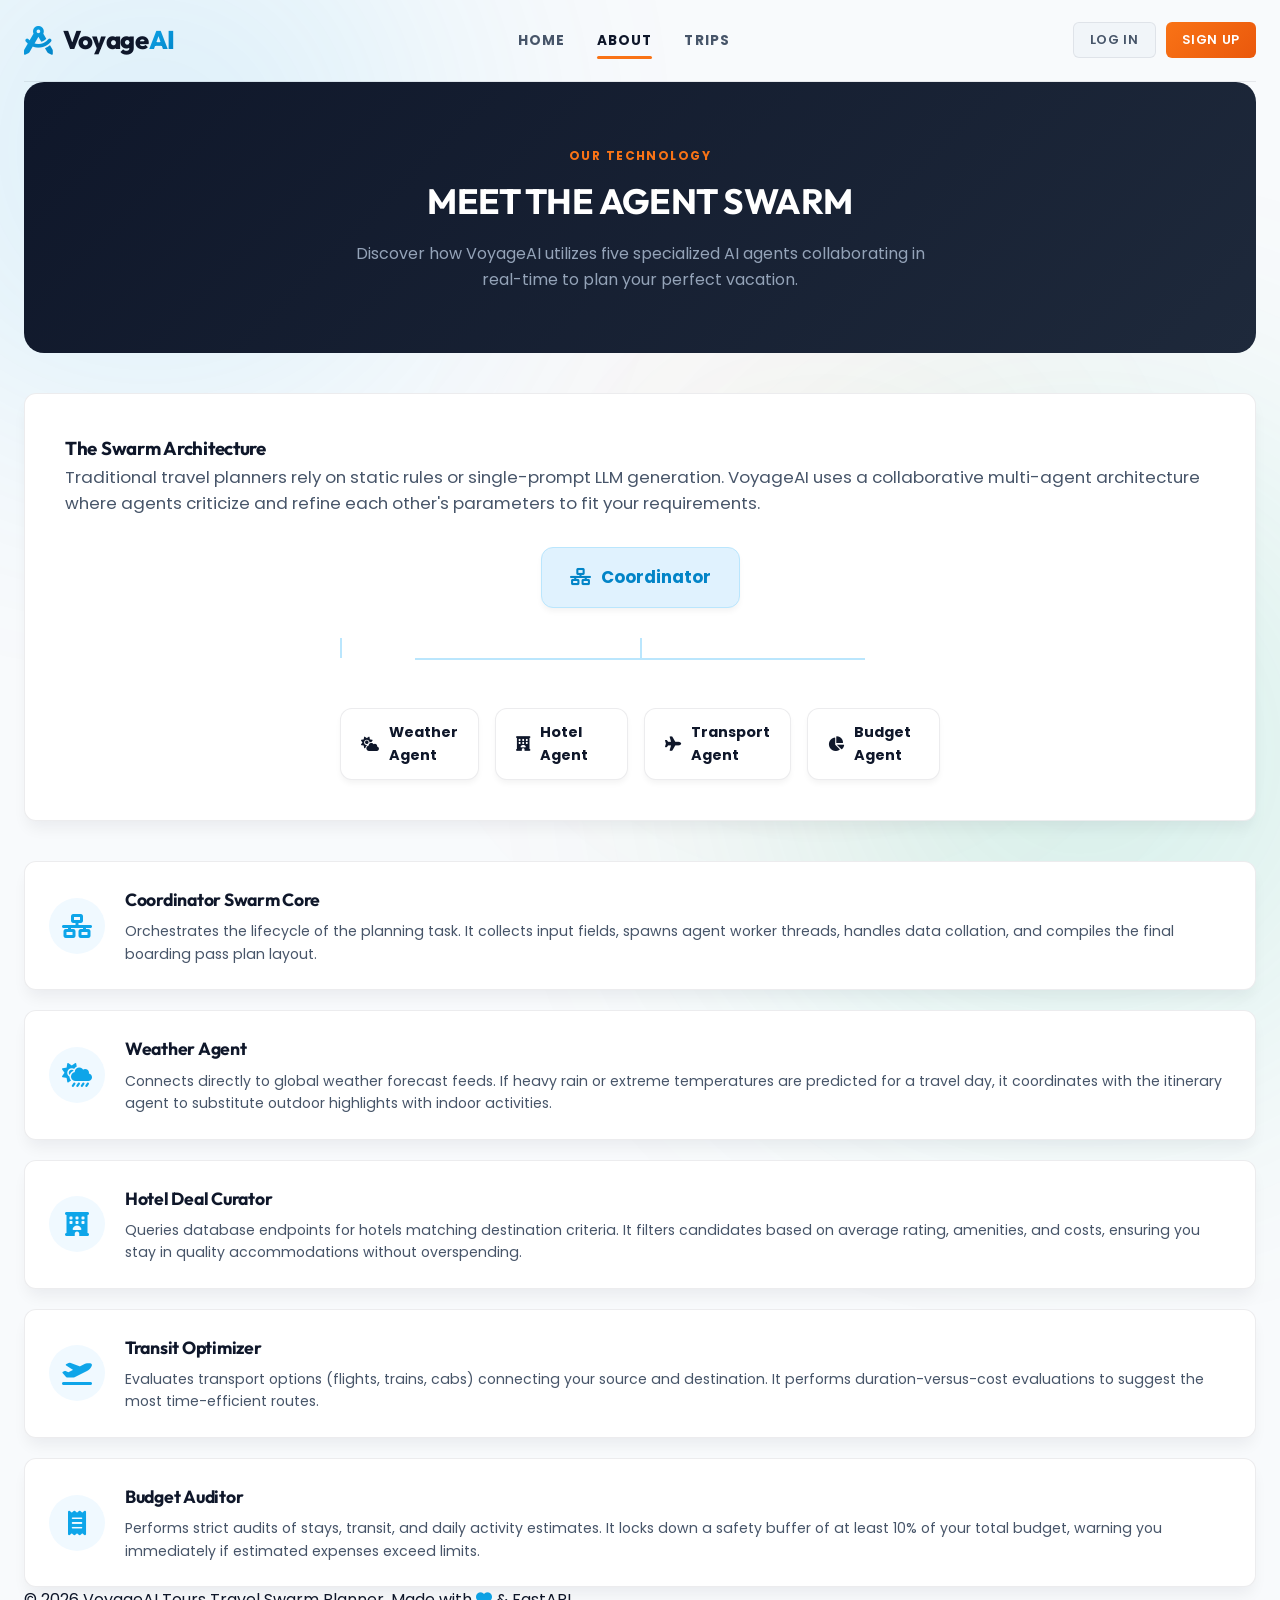
==== frontend/about.html @ 74b1fea0 "Full project" ====
<!DOCTYPE html>
<html lang="en">
<head>
    <meta charset="UTF-8">
    <meta name="viewport" content="width=device-width, initial-scale=1.0">
    <title>About Us — VoyageAI Tours</title>
    <!-- Google Fonts -->
    <link rel="preconnect" href="https://fonts.googleapis.com">
    <link rel="preconnect" href="https://fonts.gstatic.com" crossorigin>
    <link href="https://fonts.googleapis.com/css2?family=Outfit:wght@300;400;500;600;700;800&family=Poppins:wght@300;400;500;600;700&display=swap" rel="stylesheet">
    <!-- FontAwesome for Premium Icons -->
    <link rel="stylesheet" href="https://cdnjs.cloudflare.com/ajax/libs/font-awesome/6.4.0/css/all.min.css">
    <!-- Custom CSS -->
    <link rel="stylesheet" href="style.css?v=1.0.10">
</head>
<body>
    <div class="bg-blur bg-blur-1"></div>
    <div class="bg-blur bg-blur-2"></div>
    <div class="bg-blur bg-blur-3"></div>

    <div class="app-container">
        <!-- Header -->
        <header class="app-header">
            <div class="logo" onclick="location.href='index.html'">
                <i class="fa-solid fa-compass-drafting logo-icon"></i>
                <h1>Voyage<span>AI</span></h1>
            </div>
            
            <nav class="nav-links" id="landingNav">
                <a href="index.html" class="nav-link">HOME</a>
                <a href="about.html" class="nav-link active">ABOUT</a>
                <a href="trips.html" class="nav-link">TRIPS</a>
                <a href="dashboard.html" class="nav-link" id="navDashLink" style="display: none;">DASHBOARD</a>
            </nav>

            <div class="header-actions">
                <div class="anonymous-actions" id="anonActions">
                    <button class="btn btn-secondary btn-sm" id="navLoginBtn">LOG IN</button>
                    <button class="btn btn-primary btn-sm btn-orange" id="navSignupBtn">SIGN UP</button>
                </div>
                <div class="user-profile" id="userProfile" style="display: none;">
                    <span class="user-badge" id="navUserBadge" onclick="location.href='dashboard.html'" style="cursor: pointer;"><i class="fa-solid fa-user"></i> <span id="usernameDisplay">User</span></span>
                    <button id="logoutBtn" class="btn btn-icon btn-logout" title="Log Out">
                        <i class="fa-solid fa-right-from-bracket"></i>
                    </button>
                </div>
            </div>
        </header>

        <!-- Main Content -->
        <main class="app-main">
            <section class="about-page-view">
                <!-- Cover Banner -->
                <div class="about-cover-banner">
                    <div class="cover-content">
                        <span class="section-subtitle">OUR TECHNOLOGY</span>
                        <h2>MEET THE AGENT SWARM</h2>
                        <p>Discover how VoyageAI utilizes five specialized AI agents collaborating in real-time to plan your perfect vacation.</p>
                    </div>
                </div>

                <!-- Swarm Architecture Explanation -->
                <div class="swarm-explanation glass-panel">
                    <h3>The Swarm Architecture</h3>
                    <p class="explanation-lead">Traditional travel planners rely on static rules or single-prompt LLM generation. VoyageAI uses a collaborative multi-agent architecture where agents criticize and refine each other's parameters to fit your requirements.</p>
                    
                    <!-- SVG Swarm workflow diagram -->
                    <div class="diagram-container">
                        <div class="swarm-flow-box">
                            <div class="flow-node core">
                                <div class="node-icon"><i class="fa-solid fa-network-wired"></i></div>
                                <span>Coordinator</span>
                            </div>
                            <div class="flow-connectors">
                                <div class="connector-line line-1"></div>
                                <div class="connector-line line-2"></div>
                                <div class="connector-line line-3"></div>
                                <div class="connector-line line-4"></div>
                            </div>
                            <div class="sub-nodes-grid">
                                <div class="flow-node">
                                    <div class="node-icon"><i class="fa-solid fa-cloud-sun"></i></div>
                                    <span>Weather Agent</span>
                                </div>
                                <div class="flow-node">
                                    <div class="node-icon"><i class="fa-solid fa-hotel"></i></div>
                                    <span>Hotel Agent</span>
                                </div>
                                <div class="flow-node">
                                    <div class="node-icon"><i class="fa-solid fa-plane"></i></div>
                                    <span>Transport Agent</span>
                                </div>
                                <div class="flow-node">
                                    <div class="node-icon"><i class="fa-solid fa-chart-pie"></i></div>
                                    <span>Budget Agent</span>
                                </div>
                            </div>
                        </div>
                    </div>
                </div>

                <!-- Agent Detailed cards -->
                <div class="agents-detail-grid">
                    <div class="detail-agent-card glass-panel">
                        <div class="agent-avatar"><i class="fa-solid fa-network-wired"></i></div>
                        <div class="agent-info">
                            <h4>Coordinator Swarm Core</h4>
                            <p>Orchestrates the lifecycle of the planning task. It collects input fields, spawns agent worker threads, handles data collation, and compiles the final boarding pass plan layout.</p>
                        </div>
                    </div>
                    
                    <div class="detail-agent-card glass-panel">
                        <div class="agent-avatar"><i class="fa-solid fa-cloud-sun-rain"></i></div>
                        <div class="agent-info">
                            <h4>Weather Agent</h4>
                            <p>Connects directly to global weather forecast feeds. If heavy rain or extreme temperatures are predicted for a travel day, it coordinates with the itinerary agent to substitute outdoor highlights with indoor activities.</p>
                        </div>
                    </div>

                    <div class="detail-agent-card glass-panel">
                        <div class="agent-avatar"><i class="fa-solid fa-hotel"></i></div>
                        <div class="agent-info">
                            <h4>Hotel Deal Curator</h4>
                            <p>Queries database endpoints for hotels matching destination criteria. It filters candidates based on average rating, amenities, and costs, ensuring you stay in quality accommodations without overspending.</p>
                        </div>
                    </div>

                    <div class="detail-agent-card glass-panel">
                        <div class="agent-avatar"><i class="fa-solid fa-plane-departure"></i></div>
                        <div class="agent-info">
                            <h4>Transit Optimizer</h4>
                            <p>Evaluates transport options (flights, trains, cabs) connecting your source and destination. It performs duration-versus-cost evaluations to suggest the most time-efficient routes.</p>
                        </div>
                    </div>

                    <div class="detail-agent-card glass-panel">
                        <div class="agent-avatar"><i class="fa-solid fa-receipt"></i></div>
                        <div class="agent-info">
                            <h4>Budget Auditor</h4>
                            <p>Performs strict audits of stays, transit, and daily activity estimates. It locks down a safety buffer of at least 10% of your total budget, warning you immediately if estimated expenses exceed limits.</p>
                        </div>
                    </div>
                </div>
            </section>
        </main>

        <!-- Auth Modal Wrapper -->
        <div id="authModal" class="modal-overlay" style="display: none;">
            <!-- Modal elements will load dynamically here -->
        </div>

        <!-- Footer -->
        <footer class="app-footer">
            <p>&copy; 2026 VoyageAI Tours Travel Swarm Planner. Made with <i class="fa-solid fa-heart text-accent"></i> & FastAPI.</p>
        </footer>
    </div>

    <!-- Custom JS -->
    <script src="app.js?v=1.0.10"></script>
</body>
</html>
---- frontend/style.css ----
/* ==========================================================================
   VoyageAI Tours Style System (Travelista Sky Blue & Orange Theme)
   ========================================================================== */

:root {
    /* Main Theme Colors */
    --bg-primary: #f8fafc;
    --bg-secondary: rgba(255, 255, 255, 0.85);
    --bg-card: #ffffff;
    --border-color: rgba(15, 23, 42, 0.08);
    --border-hover: rgba(15, 23, 42, 0.16);
    
    --text-primary: #0f172a;
    --text-secondary: #475569;
    --text-muted: #94a3b8;
    
    /* Accents & Brand Gradients */
    --accent-blue: #0ea5e9; /* Sky Blue */
    --accent-orange: #f97316; /* Bright Orange */
    --accent-teal: #10b981;
    --accent-purple: #8b5cf6;
    
    --blue-gradient: linear-gradient(135deg, #0ea5e9 0%, #0284c7 100%);
    --orange-gradient: linear-gradient(135deg, #f97316 0%, #ea580c 100%);
    --scenic-gradient: linear-gradient(180deg, rgba(14, 165, 233, 0.8) 0%, rgba(139, 92, 246, 0.85) 100%);
    
    --success: #10b981;
    --success-light: rgba(16, 185, 129, 0.08);
    --warning: #f59e0b;
    --danger: #ef4444;
    
    /* Border Radii */
    --radius-sm: 6px;
    --radius-md: 12px;
    --radius-lg: 20px;
    --radius-round: 50px;
    
    /* Shadows */
    --shadow-sm: 0 4px 6px -1px rgba(0, 0, 0, 0.05);
    --shadow-md: 0 10px 15px -3px rgba(15, 23, 42, 0.06);
    --shadow-lg: 0 20px 25px -5px rgba(15, 23, 42, 0.1);
}

/* ================= Reset & Global Defaults ================= */
* {
    box-sizing: border-box;
    margin: 0;
    padding: 0;
}

body {
    font-family: 'Poppins', 'Outfit', system-ui, -apple-system, sans-serif;
    background-color: var(--bg-primary);
    color: var(--text-primary);
    min-height: 100vh;
    overflow-x: hidden;
    position: relative;
    line-height: 1.6;
}

/* Soft Breeze Background Blurs */
.bg-blur {
    position: fixed;
    border-radius: 50%;
    filter: blur(140px);
    z-index: -1;
    opacity: 0.15;
    pointer-events: none;
    animation: floatBlob 24s infinite alternate ease-in-out;
}

.bg-blur-1 {
    width: 500px;
    height: 500px;
    background: #0ea5e9;
    top: -100px;
    left: -100px;
}

.bg-blur-2 {
    width: 600px;
    height: 600px;
    background: #10b981;
    bottom: -150px;
    right: -100px;
    animation-delay: -6s;
}

.bg-blur-3 {
    width: 400px;
    height: 400px;
    background: #f97316;
    top: 40%;
    right: 20%;
    opacity: 0.08;
    animation-delay: -12s;
}

@keyframes floatBlob {
    0% { transform: translate(0, 0) scale(1); }
    100% { transform: translate(60px, 50px) scale(1.1); }
}

/* Typography & Scrollbars */
h1, h2, h3, h4, h5, h6 {
    font-family: 'Outfit', sans-serif;
    font-weight: 700;
    letter-spacing: -0.015em;
}

::-webkit-scrollbar {
    width: 8px;
    height: 8px;
}
::-webkit-scrollbar-track {
    background: var(--bg-primary);
}
::-webkit-scrollbar-thumb {
    background: rgba(15, 23, 42, 0.15);
    border-radius: var(--radius-round);
}
::-webkit-scrollbar-thumb:hover {
    background: rgba(15, 23, 42, 0.3);
}

/* ================= Layout & Header Nav ================= */
.app-container {
    display: flex;
    flex-direction: column;
    min-height: 100vh;
    max-width: 1280px;
    margin: 0 auto;
    padding: 0 24px;
}

.app-header {
    display: flex;
    justify-content: space-between;
    align-items: center;
    padding: 20px 0;
    border-bottom: 1px solid var(--border-color);
    background: transparent;
    z-index: 10;
}

.logo {
    display: flex;
    align-items: center;
    gap: 10px;
    cursor: pointer;
}

.logo-icon {
    font-size: 1.8rem;
    color: var(--accent-blue);
    background: var(--blue-gradient);
    -webkit-background-clip: text;
    -webkit-text-fill-color: transparent;
}

.logo h1 {
    font-size: 1.6rem;
    font-weight: 800;
    color: var(--text-primary);
}

.logo span {
    background: var(--blue-gradient);
    -webkit-background-clip: text;
    -webkit-text-fill-color: transparent;
}

.nav-links {
    display: flex;
    gap: 32px;
}

.nav-link {
    font-size: 0.85rem;
    font-weight: 700;
    color: var(--text-secondary);
    text-decoration: none;
    letter-spacing: 0.08em;
    padding: 8px 0;
    position: relative;
    transition: color 0.3s;
}

.nav-link:hover {
    color: var(--accent-blue);
}

.nav-link.active {
    color: var(--text-primary);
}

.nav-link.active::after {
    content: '';
    position: absolute;
    bottom: 0;
    left: 0;
    width: 100%;
    height: 3px;
    background: var(--accent-orange);
    border-radius: var(--radius-round);
}

.header-actions {
    display: flex;
    align-items: center;
    gap: 12px;
}

.anonymous-actions {
    display: flex;
    gap: 10px;
}

/* ================= Buttons ================= */
.btn {
    display: inline-flex;
    align-items: center;
    justify-content: center;
    gap: 8px;
    font-family: 'Poppins', sans-serif;
    font-weight: 600;
    font-size: 0.92rem;
    padding: 10px 20px;
    border-radius: var(--radius-sm);
    border: none;
    cursor: pointer;
    transition: all 0.25s ease;
}

.btn-primary {
    background: var(--blue-gradient);
    color: #fff;
}

.btn-primary:hover {
    box-shadow: 0 4px 15px rgba(14, 165, 233, 0.3);
    transform: translateY(-1px);
}

.btn-secondary {
    background: #f1f5f9;
    color: var(--text-secondary);
    border: 1px solid var(--border-color);
}

.btn-secondary:hover {
    background: #e2e8f0;
    color: var(--text-primary);
}

.btn-orange {
    background: var(--orange-gradient);
    color: #fff;
}

.btn-orange:hover {
    box-shadow: 0 4px 15px rgba(249, 115, 22, 0.35);
    transform: translateY(-1px);
}

.btn-blue {
    background: var(--blue-gradient);
    color: #fff;
    font-weight: 700;
    letter-spacing: 0.05em;
}

.btn-blue:hover {
    box-shadow: 0 4px 15px rgba(2, 132, 199, 0.4);
}

.btn-sm {
    padding: 8px 16px;
    font-size: 0.8rem;
    letter-spacing: 0.05em;
}

.btn-lg {
    padding: 14px 28px;
    font-size: 1rem;
    border-radius: var(--radius-md);
}

.btn-block {
    width: 100%;
}

.btn-icon {
    width: 36px;
    height: 36px;
    padding: 0;
    border-radius: var(--radius-round);
}

.btn-logout {
    background: #fee2e2;
    color: var(--danger);
    border: 1px solid #fecaca;
}

.btn-logout:hover {
    background: var(--danger);
    color: #fff;
}

.btn-back {
    display: inline-flex;
    align-items: center;
    gap: 6px;
    background: none;
    border: none;
    color: var(--text-secondary);
    font-weight: 600;
    cursor: pointer;
    font-size: 0.9rem;
    transition: all 0.2s;
}

.btn-back:hover {
    color: var(--text-primary);
    transform: translateX(-3px);
}

/* ================= Glass Panels & Cards ================= */
.glass-panel {
    background: var(--bg-secondary);
    backdrop-filter: blur(12px);
    -webkit-backdrop-filter: blur(12px);
    border: 1px solid var(--border-color);
    border-radius: var(--radius-md);
    box-shadow: var(--shadow-md);
    transition: all 0.3s cubic-bezier(0.16, 1, 0.3, 1);
}

.glass-panel:hover {
    border-color: var(--border-hover);
    box-shadow: var(--shadow-lg);
}

/* ================= 1. HOME LANDING PAGE (Reference 2) ================= */
.landing-view {
    width: 100%;
    display: flex;
    flex-direction: column;
    gap: 80px;
}

.hero-banner {
    display: flex;
    height: 520px;
    border-radius: var(--radius-lg);
    background-color: #0c1c30;
    background-image: 
        linear-gradient(rgba(12, 28, 48, 0.25) 0%, rgba(12, 28, 48, 0.75) 100%),
        url('https://images.unsplash.com/photo-1469854523086-cc02fe5d8800?auto=format&fit=crop&w=1200&q=80');
    background-size: cover;
    background-position: center;
    position: relative;
    padding: 48px;
    color: #fff;
    align-items: center;
    overflow: hidden;
    box-shadow: var(--shadow-lg);
}

.hero-scenery-overlay {
    position: absolute;
    top: 0;
    left: 0;
    width: 100%;
    height: 100%;
    background: radial-gradient(circle at 80% 20%, rgba(14, 165, 233, 0.15) 0%, transparent 60%);
    pointer-events: none;
}

.hero-left-col {
    max-width: 580px;
    z-index: 1;
}

.hero-left-col h2 {
    font-size: 2.8rem;
    font-weight: 800;
    line-height: 1.15;
    margin-bottom: 16px;
    font-family: 'Outfit', sans-serif;
    letter-spacing: -0.02em;
    text-shadow: 0 4px 12px rgba(0,0,0,0.5);
}

.hero-tagline {
    font-size: 1.05rem;
    color: rgba(255, 255, 255, 0.85);
    margin-bottom: 32px;
    line-height: 1.6;
    text-shadow: 0 2px 6px rgba(0,0,0,0.4);
}

.hero-cta-row {
    display: flex;
    align-items: center;
    gap: 20px;
}

.btn-demo-link {
    background: none;
    border: none;
    color: #fff;
    font-weight: 700;
    display: inline-flex;
    align-items: center;
    gap: 10px;
    cursor: pointer;
    font-family: 'Poppins', sans-serif;
    font-size: 0.9rem;
    letter-spacing: 0.05em;
    transition: color 0.3s;
}

.btn-demo-link:hover {
    color: var(--accent-orange);
}

.play-circle {
    width: 44px;
    height: 44px;
    border-radius: 50%;
    border: 2px solid #fff;
    display: flex;
    align-items: center;
    justify-content: center;
    transition: all 0.3s;
}

.btn-demo-link:hover .play-circle {
    border-color: var(--accent-orange);
    background: rgba(249, 115, 22, 0.15);
    transform: scale(1.08);
}

/* Side scrolling indicators */
.hero-side-nav {
    position: absolute;
    right: 48px;
    top: 50%;
    transform: translateY(-50%);
    display: flex;
    flex-direction: column;
    align-items: center;
    gap: 14px;
    z-index: 1;
}

.indicator-dot {
    width: 7px;
    height: 7px;
    border-radius: 50%;
    background: rgba(255, 255, 255, 0.35);
    transition: all 0.3s;
    cursor: pointer;
}

.indicator-dot.active {
    background: var(--accent-orange);
    transform: scale(1.4);
}

.scroll-down-lbl {
    writing-mode: vertical-lr;
    font-size: 0.65rem;
    letter-spacing: 0.15em;
    color: rgba(255, 255, 255, 0.5);
    font-weight: 700;
    margin-top: 24px;
    display: flex;
    align-items: center;
    gap: 12px;
}

.scroll-line {
    width: 1px;
    height: 50px;
    background: rgba(255, 255, 255, 0.35);
}

/* Bottom description callouts overlay */
.hero-bottom-overlay {
    position: absolute;
    bottom: 0;
    left: 0;
    width: 100%;
    background: rgba(15, 23, 42, 0.7);
    backdrop-filter: blur(10px);
    display: flex;
    border-top: 1px solid rgba(255, 255, 255, 0.08);
}

.overlay-col {
    flex: 1;
    padding: 20px 48px;
    border-right: 1px solid rgba(255, 255, 255, 0.08);
}

.overlay-col:last-child {
    border-right: none;
}

.overlay-col h4 {
    font-size: 0.8rem;
    font-weight: 700;
    letter-spacing: 0.08em;
    color: var(--accent-orange);
    margin-bottom: 4px;
}

.overlay-col p {
    font-size: 0.8rem;
    color: rgba(255, 255, 255, 0.75);
    line-height: 1.5;
}

@media (max-width: 850px) {
    .hero-banner {
        padding: 32px;
        height: auto;
        min-height: 400px;
    }
    .hero-left-col h2 {
        font-size: 2.2rem;
    }
    .hero-side-nav {
        display: none;
    }
    .hero-bottom-overlay {
        position: static;
        flex-direction: column;
        margin-top: 32px;
        border-radius: var(--radius-md);
        overflow: hidden;
    }
    .overlay-col {
        padding: 16px 20px;
        border-right: none;
        border-bottom: 1px solid rgba(255, 255, 255, 0.08);
    }
    .overlay-col:last-child {
        border-bottom: none;
    }
}

/* Section headers styles */
.section-title-wrapper {
    text-align: center;
    max-width: 600px;
    margin: 0 auto 40px auto;
}

.section-subtitle {
    font-size: 0.75rem;
    font-weight: 700;
    color: var(--accent-orange);
    letter-spacing: 0.12em;
    text-transform: uppercase;
    display: inline-block;
    margin-bottom: 8px;
}

.section-title-wrapper h3 {
    font-size: 2rem;
    margin-bottom: 12px;
    color: var(--text-primary);
}

.section-title-wrapper p {
    color: var(--text-secondary);
    font-size: 0.95rem;
}

/* About features */
.features-grid {
    display: grid;
    grid-template-columns: repeat(auto-fit, minmax(240px, 1fr));
    gap: 24px;
}

.feature-card {
    padding: 30px 24px;
    background: #fff;
    border-radius: var(--radius-md);
    box-shadow: var(--shadow-sm);
    text-align: center;
    transition: all 0.3s ease;
}

.feature-card:hover {
    transform: translateY(-5px);
    box-shadow: var(--shadow-md);
    border-color: rgba(14, 165, 233, 0.2);
}

.feature-icon {
    font-size: 2.2rem;
    background: var(--blue-gradient);
    -webkit-background-clip: text;
    -webkit-text-fill-color: transparent;
    margin-bottom: 20px;
}

.feature-card h4 {
    font-size: 1.15rem;
    margin-bottom: 10px;
}

.feature-card p {
    font-size: 0.85rem;
    color: var(--text-secondary);
    line-height: 1.6;
}

/* Famous trips grid */
.famous-trips-section {
    padding-bottom: 20px;
}

.famous-trips-grid {
    display: grid;
    grid-template-columns: repeat(auto-fit, minmax(260px, 1fr));
    gap: 28px;
}

.famous-card {
    background: #fff;
    border-radius: var(--radius-md);
    overflow: hidden;
    display: flex;
    flex-direction: column;
    box-shadow: var(--shadow-sm);
}

.card-image-stub {
    height: 180px;
    position: relative;
    display: flex;
    align-items: flex-end;
    padding: 16px 20px;
}

/* Gradient backgrounds for card stubs simulating scenic views */
.sunset-grad {
    background: linear-gradient(135deg, #f97316 0%, #a855f7 100%);
    background-image: linear-gradient(to bottom, rgba(0,0,0,0.1) 0%, rgba(0,0,0,0.6) 100%), url('https://images.unsplash.com/photo-1507525428034-b723cf961d3e?auto=format&fit=crop&w=400&q=80');
    background-size: cover;
}

.neon-grad {
    background: linear-gradient(135deg, #06b6d4 0%, #3b82f6 100%);
    background-image: linear-gradient(to bottom, rgba(0,0,0,0.1) 0%, rgba(0,0,0,0.6) 100%), url('https://images.unsplash.com/photo-1503899036084-c55cdd92da26?auto=format&fit=crop&w=400&q=80');
    background-size: cover;
}

.lavender-grad {
    background: linear-gradient(135deg, #a78bfa 0%, #ec4899 100%);
    background-image: linear-gradient(to bottom, rgba(0,0,0,0.1) 0%, rgba(0,0,0,0.6) 100%), url('https://images.unsplash.com/photo-1502602898657-3e91760cbb34?auto=format&fit=crop&w=400&q=80');
    background-size: cover;
}

.turquoise-grad {
    background: linear-gradient(135deg, #14b8a6 0%, #06b6d4 100%);
    background-image: linear-gradient(to bottom, rgba(0,0,0,0.1) 0%, rgba(0,0,0,0.6) 100%), url('https://images.unsplash.com/photo-1505118380757-91f5f5632de0?auto=format&fit=crop&w=400&q=80');
    background-size: cover;
}

.famous-badge {
    position: absolute;
    top: 16px;
    left: 20px;
    background: rgba(255, 255, 255, 0.9);
    color: var(--text-primary);
    border-radius: var(--radius-round);
    padding: 3px 10px;
    font-size: 0.68rem;
    font-weight: 700;
}

.card-meta-overlay h4 {
    font-size: 1.25rem;
    color: #fff;
    font-weight: 800;
}

.card-meta-overlay span {
    font-size: 0.75rem;
    color: rgba(255, 255, 255, 0.85);
    font-weight: 600;
}

.famous-body {
    padding: 20px;
    display: flex;
    flex-direction: column;
    flex: 1;
}

.famous-body p {
    font-size: 0.82rem;
    color: var(--text-secondary);
    line-height: 1.6;
    margin-bottom: 20px;
    flex: 1;
}

.famous-plan-btn i {
    font-size: 0.8rem;
    color: var(--accent-orange);
}

/* ================= 2. AUTH MODAL OVERLAY (Reference 1) ================= */
.modal-overlay {
    position: fixed;
    top: 0;
    left: 0;
    width: 100vw;
    height: 100vh;
    background: #0c1c30;
    z-index: 100;
    display: flex;
    align-items: center;
    justify-content: center;
    padding: 0;
}

.modal-card-wrapper {
    width: 100vw;
    height: 100vh;
    max-width: 100vw;
    border-radius: 0;
    overflow-y: auto;
    position: relative;
    background-color: #fff;
    padding: 0;
    box-shadow: none;
}

.close-modal-btn {
    position: absolute;
    top: 24px;
    right: 24px;
    width: 44px;
    height: 44px;
    border-radius: 50%;
    background: rgba(15, 23, 42, 0.06);
    border: 1px solid rgba(15, 23, 42, 0.1);
    color: var(--text-primary);
    display: flex;
    align-items: center;
    justify-content: center;
    cursor: pointer;
    z-index: 10;
    transition: all 0.25s;
    font-size: 1.1rem;
}

.close-modal-btn:hover {
    background: var(--text-primary);
    color: #fff;
    transform: rotate(90deg);
}

/* Auth Container Grid */
.auth-container {
    display: flex;
    background: #fff;
    border-radius: 0;
    overflow: hidden;
    width: 100vw;
    height: 100vh;
}

.auth-container .auth-showcase {
    flex: 1.2;
    background: #0ea5e9;
    background-image: 
        linear-gradient(to bottom, rgba(14, 165, 233, 0.35) 0%, rgba(139, 92, 246, 0.7) 100%),
        url('https://images.unsplash.com/photo-1488646953014-85cb44e25828?auto=format&fit=crop&w=800&q=80');
    background-size: cover;
    background-position: center;
    padding: 60px;
    display: flex;
    align-items: center;
    position: relative;
    border-right: none;
    height: 100vh;
}

/* Cloud float decorations */
.cloud-decoration {
    position: absolute;
    background: rgba(255, 255, 255, 0.12);
    border-radius: var(--radius-round);
    pointer-events: none;
}

.cloud-1 {
    width: 120px;
    height: 40px;
    top: 15%;
    left: 10%;
}

.cloud-2 {
    width: 180px;
    height: 50px;
    bottom: 15%;
    right: 8%;
}

.auth-container .showcase-content {
    max-width: 100%;
    color: #fff;
}

.auth-container .showcase-content h2 {
    font-family: 'Playfair Display', serif;
    font-style: italic;
    font-size: 3rem;
    font-weight: 700;
    margin-bottom: 18px;
    color: #fff;
    text-shadow: 0 2px 10px rgba(0, 0, 0, 0.25);
}

.showcase-quote {
    font-size: 1.05rem;
    line-height: 1.6;
    color: rgba(255, 255, 255, 0.95);
    text-shadow: 0 1px 5px rgba(0, 0, 0, 0.2);
}

/* Form panel styling */
.auth-container .auth-card {
    flex: 1;
    background: #fff;
    padding: 60px;
    position: relative;
    display: flex;
    flex-direction: column;
    justify-content: center;
    align-items: center; /* Center form wrapper horizontally */
    height: 100vh;
    overflow-y: auto;
}

.auth-container .auth-body {
    padding: 0;
    margin-bottom: 24px;
    width: 100%;
    max-width: 400px; /* Constrain form width */
    display: flex;
    flex-direction: column;
}

.auth-form {
    display: none;
    width: 100%;
}

.auth-form.active-form {
    display: flex;
    flex-direction: column;
    width: 100%;
}

.form-group {
    display: flex;
    flex-direction: column;
    margin-bottom: 20px;
    width: 100%;
}

.input-with-icon {
    position: relative;
    width: 100%;
    display: flex;
}

.password-toggle {
    position: absolute;
    right: 14px;
    top: 50%;
    transform: translateY(-50%);
    background: none;
    border: none;
    color: var(--text-muted);
    cursor: pointer;
    z-index: 2;
    padding: 0;
    display: flex;
    align-items: center;
    justify-content: center;
}

.auth-form .btn {
    width: 100%;
    margin-top: 10px;
}

.auth-container .auth-form h2 {
    font-size: 2.2rem;
    font-weight: 800;
    color: var(--accent-blue);
    text-align: center;
    margin-bottom: 2px;
}

.auth-subtitle {
    font-size: 0.85rem;
    color: var(--text-muted);
    text-align: center;
    margin-bottom: 28px;
    font-weight: 600;
}

.auth-container label {
    font-size: 0.78rem;
    font-weight: 700;
    color: var(--accent-blue);
    margin-bottom: 4px;
}

.auth-container input {
    background: #fff;
    border: 1.5px solid rgba(14, 165, 233, 0.35);
    border-radius: var(--radius-sm);
    color: var(--text-primary);
    padding: 12px 14px;
    font-size: 0.9rem;
    width: 100%;
    box-sizing: border-box;
}

.auth-container input:focus {
    border-color: var(--accent-blue);
    box-shadow: 0 0 10px rgba(14, 165, 233, 0.15);
    background: #fff;
}

.forgot-pwd-row {
    text-align: right;
    margin-bottom: 16px;
    margin-top: -6px;
}

.forgot-link {
    font-size: 0.72rem;
    color: var(--text-muted);
    font-weight: 600;
}

.divider-text {
    text-align: center;
    position: relative;
    margin: 16px 0;
}

.divider-text::before {
    content: '';
    position: absolute;
    left: 0;
    top: 50%;
    width: 100%;
    height: 1px;
    background: rgba(15, 23, 42, 0.08);
}

.divider-text span {
    background: #fff;
    padding: 0 12px;
    font-size: 0.72rem;
    color: var(--text-muted);
    font-weight: 700;
    position: relative;
    z-index: 1;
}

/* Social logins buttons */
.social-login-row {
    display: flex;
    justify-content: center;
    gap: 12px;
    margin-bottom: 20px;
}

.btn-social {
    width: 42px;
    height: 34px;
    border-radius: var(--radius-sm);
    border: 1px solid rgba(15, 23, 42, 0.08);
    background: #f1f5f9;
    color: var(--text-primary);
    display: flex;
    align-items: center;
    justify-content: center;
    font-size: 0.95rem;
    cursor: pointer;
    transition: all 0.2s;
}

.btn-social:hover {
    background: #e2e8f0;
}

.btn-social.google { color: #ea4335; }
.btn-social.facebook { color: #1877f2; }
.btn-social.apple { color: #000; }

.auth-toggle-msg {
    text-align: center;
    font-size: 0.78rem;
    color: var(--text-secondary);
}

.auth-toggle-msg a {
    color: var(--text-primary);
    font-weight: 700;
    text-decoration: underline;
}

.auth-toggle-msg a:hover {
    color: var(--accent-orange);
}

/* Silhouettes SVG drawing at bottom of login panel */
.landmarks-silhouette {
    margin-top: auto;
    width: 100%;
    height: 48px;
    opacity: 0.8;
}

.landmarks-silhouette svg {
    width: 100%;
    height: 100%;
}

@media (max-width: 768px) {
    .auth-container {
        flex-direction: column;
        height: auto;
        min-height: 100vh;
        overflow-y: auto;
    }
    .auth-container .auth-showcase {
        padding: 40px 24px;
        min-height: 200px;
        height: auto;
        flex: none;
    }
    .auth-container .auth-showcase h2 {
        font-size: 1.8rem;
    }
    .cloud-decoration {
        display: none;
    }
    .auth-container .auth-card {
        padding: 32px 24px;
        height: auto;
        flex: 1;
    }
    .close-modal-btn {
        top: 16px;
        right: 16px;
        background: rgba(255, 255, 255, 0.2);
        border-color: rgba(255, 255, 255, 0.3);
        color: #fff;
    }
    .close-modal-btn:hover {
        background: #fff;
        color: var(--text-primary);
    }
}

/* ================= 3. Dashboard Section ================= */
.dashboard-view {
    width: 100%;
}

.dashboard-hero {
    display: flex;
    justify-content: space-between;
    align-items: center;
    padding: 28px 36px;
    border-radius: var(--radius-md);
    margin-bottom: 40px;
    background: var(--blue-gradient);
    color: #fff;
    position: relative;
    overflow: hidden;
}

.dashboard-hero::before {
    content: '';
    position: absolute;
    width: 280px;
    height: 280px;
    background: radial-gradient(circle, rgba(255,255,255,0.1) 0%, transparent 60%);
    top: -40px;
    right: -40px;
    pointer-events: none;
}

.dashboard-hero h2 {
    font-size: 1.8rem;
    margin-bottom: 6px;
}

.dashboard-hero p {
    color: rgba(255, 255, 255, 0.88);
    font-size: 0.9rem;
    line-height: 1.55;
}

.hero-stats {
    display: flex;
    gap: 16px;
}

.hero-stat-card {
    background: rgba(255, 255, 255, 0.1);
    border: 1px solid rgba(255, 255, 255, 0.15);
    padding: 12px 16px;
    border-radius: var(--radius-md);
    min-width: 120px;
    text-align: center;
}

.stat-num {
    display: block;
    font-size: 1.7rem;
    font-weight: 800;
    color: #fff;
}

.stat-label {
    font-size: 0.72rem;
    color: rgba(255, 255, 255, 0.75);
    font-weight: 600;
}

.dashboard-header {
    display: flex;
    justify-content: space-between;
    align-items: center;
    margin-bottom: 24px;
}

.dashboard-header h2 {
    font-size: 1.5rem;
}

.dashboard-actions {
    display: flex;
    gap: 12px;
}

.search-box {
    position: relative;
    display: flex;
    align-items: center;
}

.search-box i {
    position: absolute;
    left: 14px;
    color: var(--text-muted);
}

.search-box input {
    padding-left: 36px;
    width: 220px;
    border-radius: var(--radius-sm);
    background: #fff;
    border: 1px solid var(--border-color);
}

@media (max-width: 900px) {
    .dashboard-hero {
        flex-direction: column;
        align-items: flex-start;
        gap: 20px;
        padding: 24px;
    }
    .hero-content {
        max-width: 100%;
    }
    .hero-stats {
        width: 100%;
    }
    .dashboard-header {
        flex-direction: column;
        align-items: flex-start;
        gap: 12px;
    }
    .dashboard-actions {
        width: 100%;
    }
    .search-box {
        flex: 1;
    }
    .search-box input {
        width: 100%;
    }
}

.trips-container h3 {
    font-size: 1.15rem;
    margin-bottom: 16px;
}

.trips-grid {
    display: grid;
    grid-template-columns: repeat(auto-fill, minmax(290px, 1fr));
    gap: 20px;
}

/* Trip Card */
.trip-card {
    background: #fff;
    border: 1px solid var(--border-color);
    border-radius: var(--radius-md);
    padding: 16px 20px;
    display: flex;
    flex-direction: column;
    height: 190px;
    position: relative;
    cursor: pointer;
    transition: all 0.3s ease;
    box-shadow: var(--shadow-sm);
}

.trip-card::before {
    content: '';
    position: absolute;
    top: 0;
    left: 0;
    width: 100%;
    height: 4px;
    background: var(--blue-gradient);
}

.trip-card:hover {
    transform: translateY(-4px);
    box-shadow: var(--shadow-md);
}

.trip-dest {
    font-size: 1.25rem;
    font-weight: 700;
}

.trip-dates {
    font-size: 0.78rem;
    color: var(--text-secondary);
    margin-top: 4px;
}

.trip-badge {
    background: #e0f2fe;
    color: var(--accent-blue);
    border: 1px solid #bae6fd;
    padding: 2px 8px;
    border-radius: var(--radius-round);
    font-size: 0.7rem;
    font-weight: 600;
}

.trip-card-footer {
    display: flex;
    justify-content: space-between;
    align-items: center;
    border-top: 1px solid var(--border-color);
    padding-top: 12px;
    margin-top: auto;
}

.trip-budget-val {
    font-weight: 700;
    font-size: 1rem;
    color: var(--accent-blue);
}

.trip-go-btn {
    width: 28px;
    height: 28px;
    background: #f1f5f9;
    border: 1px solid var(--border-color);
    border-radius: 50%;
    display: flex;
    align-items: center;
    justify-content: center;
    transition: all 0.2s;
}

.trip-card:hover .trip-go-btn {
    background: var(--accent-blue);
    color: #fff;
    transform: translateX(2px);
}

/* ================= 4. Wizard Section ================= */
.wizard-view {
    width: 100%;
    max-width: 680px;
    margin: 0 auto;
    padding: 30px;
    background: #fff;
}

.wizard-header h2 {
    font-size: 1.7rem;
}

.wizard-stepper {
    display: flex;
    justify-content: space-between;
    position: relative;
    margin-bottom: 32px;
}

.step-progress-line {
    position: absolute;
    top: 16px;
    left: 20px;
    right: 20px;
    height: 3px;
    background: #f1f5f9;
    z-index: 0;
}

.step-progress-fill {
    width: 0%;
    height: 100%;
    background: var(--blue-gradient);
    transition: width 0.4s ease;
}

.step-number {
    width: 32px;
    height: 32px;
    background: #fff;
    border: 2px solid var(--border-color);
    color: var(--text-secondary);
    border-radius: 50%;
    display: flex;
    align-items: center;
    justify-content: center;
    font-weight: 700;
    font-size: 0.85rem;
    transition: all 0.3s;
}

.step-node.active .step-number {
    background: var(--accent-blue);
    border-color: var(--accent-blue);
    color: #fff;
    box-shadow: 0 0 10px rgba(14, 165, 233, 0.3);
}

.step-node.complete .step-number {
    background: var(--accent-teal);
    border-color: var(--accent-teal);
    color: #fff;
}

.step-text {
    margin-top: 6px;
    font-size: 0.7rem;
    font-weight: 700;
    color: var(--text-secondary);
}

.step-node.active .step-text {
    color: var(--accent-blue);
}

.wizard-step {
    display: none;
    opacity: 0;
    transition: opacity 0.4s ease;
}

.wizard-step.active-step {
    display: block;
    opacity: 1;
}

/* ================= WIZARD INPUTS & CHIP CHECKBOX SYSTEM ================= */
.form-row {
    display: flex;
    gap: 20px;
    width: 100%;
    margin-bottom: 20px;
}

.form-row .form-group.col {
    flex: 1;
}

@media (max-width: 600px) {
    .form-row {
        flex-direction: column;
        gap: 20px;
    }
}

.form-group {
    display: flex;
    flex-direction: column;
    margin-bottom: 24px;
    width: 100%;
}

.wizard-step label {
    display: flex;
    align-items: center;
    gap: 8px;
    font-weight: 600;
    font-size: 0.88rem;
    color: var(--text-primary);
    margin-bottom: 8px;
}

.wizard-step label i {
    color: var(--accent-blue);
    font-size: 1rem;
}

.wizard-step input[type="text"],
.wizard-step input[type="number"],
.wizard-step input[type="date"],
.wizard-step textarea {
    width: 100%;
    padding: 12px 16px;
    border: 1.5px solid var(--border-color);
    border-radius: var(--radius-sm);
    font-family: inherit;
    font-size: 0.95rem;
    color: var(--text-primary);
    background-color: #f8fafc;
    box-sizing: border-box;
    transition: all 0.2s ease;
}

.wizard-step input[type="text"]:focus,
.wizard-step input[type="number"]:focus,
.wizard-step input[type="date"]:focus,
.wizard-step textarea:focus {
    outline: none;
    border-color: var(--accent-blue);
    background-color: #fff;
    box-shadow: 0 0 0 3px rgba(14, 165, 233, 0.15);
}

.wizard-step input[type="text"]:hover,
.wizard-step input[type="number"]:hover,
.wizard-step input[type="date"]:hover,
.wizard-step textarea:hover {
    border-color: #cbd5e1;
}

/* Preferences Chips grid layout */
.chips-container {
    display: grid;
    grid-template-columns: repeat(auto-fill, minmax(180px, 1fr));
    gap: 12px;
    width: 100%;
    margin-top: 8px;
}

.chip {
    display: flex;
    align-items: center;
    gap: 10px;
    padding: 12px 16px;
    background: #f8fafc;
    border: 1.5px solid var(--border-color);
    border-radius: var(--radius-sm);
    cursor: pointer;
    transition: all 0.2s;
    user-select: none;
}

.chip:hover {
    background: #f1f5f9;
    border-color: #cbd5e1;
}

.chip.selected {
    background: rgba(14, 165, 233, 0.08);
    border-color: var(--accent-blue);
    color: var(--accent-blue);
    font-weight: 600;
}

/* Prevent target click selection issues on child items */
.chip * {
    pointer-events: none;
}

/* Icon checked/unchecked toggles inside chip */
.chip .checked-box {
    display: none;
}

.chip.selected .unchecked-box {
    display: none;
}

.chip.selected .checked-box {
    display: inline-block;
    color: var(--accent-blue);
}

.chip .unchecked-box {
    color: #cbd5e1;
}

.wizard-actions {
    display: flex;
    justify-content: space-between;
    margin-top: 28px;
    border-top: 1px solid var(--border-color);
    padding-top: 20px;
}

.optimization-toggles {
    display: grid;
    grid-template-columns: repeat(3, 1fr);
    gap: 12px;
}

.radio-label span {
    display: block;
    padding: 10px;
    background: #f8fafc;
    border: 1.5px solid var(--border-color);
    border-radius: var(--radius-sm);
    text-align: center;
    font-size: 0.8rem;
    font-weight: 700;
    color: var(--text-secondary);
    transition: all 0.2s;
    cursor: pointer;
}

.radio-label input:checked + span {
    border-color: var(--accent-blue);
    background: rgba(14, 165, 233, 0.05);
    color: var(--accent-blue);
}

/* ================= 5. Loading Overlay ================= */
.loading-overlay {
    position: fixed;
    top: 0;
    left: 0;
    width: 100%;
    height: 100%;
    background: rgba(15, 23, 42, 0.7);
    backdrop-filter: blur(8px);
    z-index: 1000;
    display: flex;
    align-items: center;
    justify-content: center;
}

.loading-card {
    width: 90%;
    max-width: 500px;
    padding: 28px;
    background: #fff;
}

.loading-animation-wrapper {
    margin-bottom: 20px;
    display: flex;
    justify-content: center;
}

.radar-scanner {
    position: relative;
    width: 80px;
    height: 80px;
    border-radius: 50%;
    border: 1px solid rgba(14, 165, 233, 0.2);
    display: flex;
    align-items: center;
    justify-content: center;
    overflow: hidden;
}

.radar-sweep {
    position: absolute;
    width: 100%;
    height: 100%;
    background: conic-gradient(from 0deg, var(--accent-blue) 0%, transparent 60%);
    border-radius: 50%;
    animation: radarRotation 3.5s linear infinite;
}

.radar-dot {
    position: absolute;
    width: 5px;
    height: 5px;
    border-radius: 50%;
    background: var(--accent-blue);
    opacity: 0.7;
}

.radar-dot.dot-1 { top: 20%; left: 30%; animation: pulseOpacity 1.2s infinite; }
.radar-dot.dot-2 { bottom: 30%; right: 20%; animation: pulseOpacity 1.5s infinite 0.2s; }

.brain-pulse {
    position: absolute;
    font-size: 1.7rem;
    color: var(--accent-blue);
    animation: brainHeartbeat 1.5s ease-in-out infinite;
    z-index: 2;
}

@keyframes radarRotation {
    from { transform: rotate(0deg); }
    to { transform: rotate(360deg); }
}

@keyframes brainHeartbeat {
    0%, 100% { transform: scale(1); }
    50% { transform: scale(1.15); }
}

@keyframes pulseOpacity {
    0%, 100% { opacity: 0.2; }
    50% { opacity: 1; }
}

.agent-steps-grid {
    display: grid;
    grid-template-columns: repeat(4, 1fr);
    gap: 6px;
    margin-bottom: 20px;
}

.agent-step-node {
    background: #f8fafc;
    border: 1px solid var(--border-color);
    padding: 6px;
    border-radius: var(--radius-sm);
    display: flex;
    flex-direction: column;
    align-items: center;
    font-size: 0.68rem;
    color: var(--text-muted);
}

.agent-step-node.active {
    border-color: var(--accent-blue);
    color: var(--accent-blue);
    background: rgba(14, 165, 233, 0.05);
}

.agent-step-node.complete {
    border-color: var(--success);
    color: var(--text-primary);
    background: var(--success-light);
}

.agent-step-node.complete .step-icon i { color: var(--success); }
.agent-step-node.active .step-icon i { color: var(--accent-blue); }

.terminal-container {
    background: #0f172a;
    border-radius: var(--radius-sm);
    overflow: hidden;
}

.terminal-header {
    background: rgba(255, 255, 255, 0.03);
    padding: 6px 12px;
    display: flex;
    align-items: center;
    gap: 4px;
    border-bottom: 1px solid rgba(255, 255, 255, 0.06);
}

.terminal-title {
    font-family: monospace;
    font-size: 0.65rem;
    color: #475569;
    margin-left: auto;
}

.terminal-body {
    padding: 10px;
    height: 95px;
    overflow-y: auto;
    font-family: monospace;
    font-size: 0.72rem;
    color: #38bdf8;
    display: flex;
    flex-direction: column;
    gap: 4px;
}

.log-entry { line-height: 1.3; }
.log-entry.system { color: #64748b; }
.log-entry.success { color: #10b981; font-weight: bold; }

/* ================= 6. Boarding Pass details screen ================= */
.boarding-pass-ticket {
    background: #fff;
    border: 1px solid var(--border-color);
}

.boarding-pass-ticket::after,
.boarding-pass-ticket::before {
    background: var(--bg-primary);
}

.ticket-top {
    padding: 16px 20px;
    border-bottom: 1px dashed var(--border-color);
}

.ticket-body {
    padding: 24px;
}

.port-code {
    background: var(--blue-gradient);
    -webkit-background-clip: text;
    -webkit-text-fill-color: transparent;
}

.ticket-route-line i {
    color: var(--accent-blue);
}

.ticket-meta-grid {
    padding: 16px 20px;
    background: #f8fafc;
    border-top: 1px dashed var(--border-color);
}

.details-tabs {
    padding: 12px 20px 0 20px;
}

.details-tab.active {
    background: rgba(14, 165, 233, 0.08);
    color: var(--accent-blue);
    border: 1px solid rgba(14, 165, 233, 0.18);
}

.details-content-container {
    margin-top: 24px;
}

.content-card {
    background: #fff;
}

/* Expandable Itinerary Accordions */
.day-content-card {
    background: #fff;
    border: 1px solid var(--border-color);
    box-shadow: var(--shadow-sm);
}

.day-header {
    background: #fff;
}

.day-section.expanded .day-header {
    border-bottom: 1px solid var(--border-color);
}

.time-slot {
    background: #f8fafc;
}

/* recommended transport */
.transport-card {
    background: #f0f9ff;
    border: 1px solid #bae6fd;
}

.rec-title-badge {
    background: var(--success-light);
    color: var(--success);
}

.trans-details {
    background: #fff;
}

/* weather suggestion */
.weather-card {
    background: #fff;
}

.weather-suggestions {
    background: #f8fafc;
}

/* Circular progress bars */
.ring-bg {
    stroke: #f1f5f9;
}

.ring-fill {
    stroke: var(--accent-blue);
}

.budget-stat-box {
    background: #f8fafc;
}

.ai-tip-item {
    background: #fff;
    border: 1px solid var(--border-color);
    border-left: 3px solid var(--accent-blue);
}

.ai-tip-item i {
    color: var(--accent-blue);
}

/* ================= 7. Custom Enhancements (Vibe tags, Tabs & Multi-page elements) ================= */
.highlights-box {
    display: flex;
    flex-wrap: wrap;
    gap: 8px;
    margin-top: 6px;
}

.highlight-tag {
    background: #e0f2fe;
    color: #0369a1;
    border: 1px solid #bae6fd;
    padding: 4px 12px;
    border-radius: var(--radius-round);
    font-size: 0.75rem;
    font-weight: 600;
    display: inline-block;
}

/* Details Tabs Styling - ensure clean button look */
.details-tabs {
    display: flex;
    gap: 8px;
    border-top: 1px solid var(--border-color);
    padding: 16px 20px 0 20px;
    overflow-x: auto;
}

.details-tab {
    background: #f1f5f9;
    border: 1px solid var(--border-color);
    padding: 10px 18px;
    border-radius: var(--radius-sm);
    color: var(--text-secondary);
    font-family: 'Outfit', sans-serif;
    font-weight: 600;
    cursor: pointer;
    font-size: 0.9rem;
    display: inline-flex;
    align-items: center;
    gap: 8px;
    white-space: nowrap;
    transition: all 0.2s ease;
}

.details-tab:hover {
    background: #e2e8f0;
    color: var(--text-primary);
}

.details-tab.active {
    background: #e0f2fe;
    color: #0284c7;
    border-color: #38bdf8;
    box-shadow: 0 0 10px rgba(14, 165, 233, 0.15);
}

/* About Page and Diagram Styles */
.about-page-view {
    width: 100%;
    display: flex;
    flex-direction: column;
    gap: 40px;
}

.about-cover-banner {
    background: linear-gradient(135deg, #0f172a 0%, #1e293b 100%);
    color: #fff;
    padding: 60px 40px;
    border-radius: var(--radius-lg);
    text-align: center;
}

.cover-content h2 {
    font-size: 2.2rem;
    margin-bottom: 12px;
}

.cover-content p {
    color: #94a3b8;
    max-width: 600px;
    margin: 0 auto;
}

.swarm-explanation {
    padding: 40px;
    background: #fff;
    border-radius: var(--radius-md);
}

.explanation-lead {
    font-size: 1.05rem;
    color: var(--text-secondary);
    margin-bottom: 30px;
}

.diagram-container {
    display: flex;
    justify-content: center;
    margin-top: 20px;
}

.swarm-flow-box {
    display: flex;
    flex-direction: column;
    align-items: center;
    gap: 30px;
    width: 100%;
    max-width: 600px;
}

.flow-node {
    padding: 12px 20px;
    background: #fff;
    border: 1px solid var(--border-color);
    border-radius: var(--radius-md);
    box-shadow: var(--shadow-sm);
    display: flex;
    align-items: center;
    gap: 10px;
    font-weight: 700;
    font-size: 0.9rem;
}

.flow-node.core {
    background: #e0f2fe;
    color: #0284c7;
    border-color: #bae6fd;
    font-size: 1.05rem;
    padding: 16px 28px;
}

.flow-connectors {
    position: relative;
    width: 100%;
    height: 40px;
}

.connector-line {
    position: absolute;
    height: 2px;
    background: #bae6fd;
    top: 50%;
}

.connector-line.line-1 { left: 12.5%; width: 75%; }
.connector-line::after {
    content: '';
    position: absolute;
    width: 2px;
    height: 20px;
    background: #bae6fd;
    left: 50%;
    top: -20px;
}

.sub-nodes-grid {
    display: grid;
    grid-template-columns: repeat(4, 1fr);
    gap: 16px;
    width: 100%;
}

@media (max-width: 600px) {
    .sub-nodes-grid {
        grid-template-columns: repeat(2, 1fr);
    }
}

.agents-detail-grid {
    display: grid;
    grid-template-columns: 1fr;
    gap: 20px;
}

.detail-agent-card {
    display: flex;
    gap: 20px;
    padding: 24px;
    background: #fff;
    border-radius: var(--radius-md);
    align-items: center;
}

.agent-avatar {
    width: 56px;
    height: 56px;
    border-radius: 50%;
    background: #f0f9ff;
    color: #0ea5e9;
    display: flex;
    align-items: center;
    justify-content: center;
    font-size: 1.5rem;
    flex-shrink: 0;
}

.agent-info h4 {
    font-size: 1.1rem;
    margin-bottom: 6px;
}

.agent-info p {
    font-size: 0.88rem;
    color: var(--text-secondary);
    line-height: 1.6;
}

/* Trips Page timeline steps */
.how-it-works-timeline {
    display: flex;
    flex-direction: column;
    gap: 24px;
    margin-top: 30px;
}

.timeline-step {
    display: flex;
    gap: 20px;
    align-items: flex-start;
}

.step-badge {
    width: 36px;
    height: 36px;
    border-radius: 50%;
    background: #f97316;
    color: #fff;
    display: flex;
    align-items: center;
    justify-content: center;
    font-weight: 700;
    flex-shrink: 0;
}

.step-info h4 {
    font-size: 1.05rem;
    margin-bottom: 4px;
}

.step-info p {
    font-size: 0.88rem;
    color: var(--text-secondary);
}

/* ==========================================================================
   8. Premium Details View, Boarding Pass & Tabs Overhaul
   ========================================================================== */

/* Active Tab Panels */
.tab-content {
    display: none !important;
}

.tab-content.active-content {
    display: block !important;
    animation: slideUpFade 0.3s cubic-bezier(0.16, 1, 0.3, 1) forwards;
}

@keyframes slideUpFade {
    from {
        opacity: 0;
        transform: translateY(12px);
    }
    to {
        opacity: 1;
        transform: translateY(0);
    }
}

/* Details Header Boarding Pass */
.boarding-pass-ticket {
    background: #ffffff;
    border: 1px solid var(--border-color);
    border-radius: var(--radius-md) !important;
    position: relative;
    overflow: hidden;
    box-shadow: var(--shadow-md);
    margin-bottom: 30px;
}

/* Round cutouts for ticket aesthetic */
.boarding-pass-ticket::before,
.boarding-pass-ticket::after {
    content: '';
    position: absolute;
    width: 20px;
    height: 20px;
    background-color: var(--bg-primary);
    border-radius: 50%;
    top: 52px;
    z-index: 10;
}

.boarding-pass-ticket::before {
    left: -10px;
    border-right: 1px solid var(--border-color);
}

.boarding-pass-ticket::after {
    right: -10px;
    border-left: 1px solid var(--border-color);
}

.ticket-top {
    display: flex;
    justify-content: space-between;
    align-items: center;
    padding: 16px 24px;
    background: #fafbfc;
    border-bottom: 1px dashed var(--border-color);
}

.ticket-serial {
    font-family: 'Outfit', monospace;
    font-size: 0.72rem;
    color: var(--text-muted);
    font-weight: 700;
    letter-spacing: 0.1em;
}

.ticket-body {
    display: flex;
    justify-content: space-between;
    align-items: center;
    padding: 28px 24px;
    background: #ffffff;
}

.ticket-port {
    display: flex;
    flex-direction: column;
}

.source-port {
    align-items: flex-start;
}

.dest-port {
    align-items: flex-end;
}

.port-code {
    font-size: 2.2rem;
    font-weight: 800;
    line-height: 1.1;
    background: var(--blue-gradient);
    -webkit-background-clip: text;
    -webkit-text-fill-color: transparent;
    font-family: 'Outfit', sans-serif;
    letter-spacing: -0.02em;
}

.port-name {
    font-size: 0.88rem;
    color: var(--text-secondary);
    margin-top: 4px;
    font-weight: 600;
}

.ticket-route-line {
    display: flex;
    align-items: center;
    gap: 16px;
    flex: 1;
    justify-content: center;
    padding: 0 40px;
}

.ticket-route-line i {
    font-size: 1.15rem;
    color: var(--accent-blue);
    animation: flightPulse 3s infinite ease-in-out;
}

@keyframes flightPulse {
    0%, 100% { transform: scale(1); }
    50% { transform: scale(1.1) translateX(3px); }
}

.flight-dotted-line {
    height: 2px;
    border-top: 2px dashed rgba(14, 165, 233, 0.35);
    flex: 1;
}

.ticket-meta-grid {
    display: grid;
    grid-template-columns: 1.2fr 1.8fr;
    gap: 28px;
    padding: 20px 24px;
    background: #f8fafc;
    border-top: 1px solid var(--border-color);
}

@media (max-width: 768px) {
    .ticket-meta-grid {
        grid-template-columns: 1fr;
        gap: 16px;
    }
}

.meta-item {
    display: flex;
    flex-direction: column;
}

.meta-label {
    font-size: 0.72rem;
    font-weight: 700;
    color: var(--text-muted);
    text-transform: uppercase;
    letter-spacing: 0.08em;
    margin-bottom: 6px;
}

.meta-val {
    font-size: 0.92rem;
    font-weight: 600;
    color: var(--text-primary);
    display: flex;
    align-items: center;
    flex-wrap: wrap;
    gap: 6px 12px;
}

.meta-val i {
    color: var(--accent-blue);
}

.highlights-box {
    display: flex;
    flex-wrap: wrap;
    gap: 8px;
}

.highlight-tag {
    background: #e0f2fe;
    color: #0369a1;
    border: 1px solid #bae6fd;
    padding: 4px 12px;
    border-radius: var(--radius-round);
    font-size: 0.75rem;
    font-weight: 600;
    display: inline-block;
    transition: all 0.25s ease;
}

.highlight-tag:hover {
    background: #bae6fd;
    transform: translateY(-1px);
}

/* Details Tabs Navigation Overhaul */
.details-tabs {
    display: flex;
    gap: 6px;
    padding: 16px 24px 0 24px;
    border-top: 1px solid var(--border-color);
    background: #f8fafc;
    overflow-x: auto;
    scrollbar-width: none; /* Hide scrollbar for firefox */
}

.details-tabs::-webkit-scrollbar {
    display: none; /* Hide scrollbar for webkit */
}

.details-tab {
    background: #f1f5f9;
    border: 1px solid var(--border-color);
    border-bottom: none;
    padding: 11px 20px;
    border-top-left-radius: var(--radius-sm);
    border-top-right-radius: var(--radius-sm);
    color: var(--text-secondary);
    font-family: 'Outfit', sans-serif;
    font-weight: 600;
    cursor: pointer;
    font-size: 0.88rem;
    display: inline-flex;
    align-items: center;
    gap: 8px;
    white-space: nowrap;
    transition: all 0.2s cubic-bezier(0.4, 0, 0.2, 1);
    margin-bottom: -1px;
    position: relative;
    z-index: 5;
}

.details-tab:hover {
    background: #e2e8f0;
    color: var(--text-primary);
}

.details-tab.active {
    background: #ffffff;
    color: #0284c7;
    border-color: var(--border-color);
    border-bottom: 1px solid #ffffff;
    font-weight: 700;
    box-shadow: 0 -2px 10px rgba(0, 0, 0, 0.02);
}

.details-tab.active i {
    color: var(--accent-blue);
}

/* 1. Itinerary Timeline Styles */
.itinerary-controls {
    display: flex;
    justify-content: flex-end;
    gap: 12px;
    margin-bottom: 20px;
}

.itinerary-timeline {
    position: relative;
    padding-left: 42px;
    margin-top: 10px;
}

.itinerary-timeline::before {
    content: '';
    position: absolute;
    left: 17px;
    top: 12px;
    bottom: 12px;
    width: 2px;
    background: #e2e8f0;
}

.day-section {
    position: relative;
    margin-bottom: 24px;
}

.day-marker {
    position: absolute;
    left: -42px;
    top: 8px;
    width: 34px;
    height: 34px;
    border-radius: 50%;
    background: var(--blue-gradient);
    color: #ffffff;
    display: flex;
    align-items: center;
    justify-content: center;
    font-weight: 700;
    font-size: 0.92rem;
    box-shadow: 0 0 0 4px #ffffff, var(--shadow-sm);
    z-index: 2;
    transition: all 0.2s ease;
}

.day-section:hover .day-marker {
    transform: scale(1.1);
    box-shadow: 0 0 0 6px #ffffff, var(--shadow-md);
}

.day-content-card {
    background: #ffffff;
    border: 1px solid var(--border-color);
    border-radius: var(--radius-md);
    overflow: hidden;
    box-shadow: var(--shadow-sm);
    transition: all 0.25s ease;
}

.day-content-card:hover {
    box-shadow: var(--shadow-md);
    border-color: var(--border-hover);
}

.day-header {
    display: flex;
    justify-content: space-between;
    align-items: center;
    padding: 18px 24px;
    background: #ffffff;
    cursor: pointer;
    user-select: none;
    transition: background-color 0.2s ease;
}

.day-header:hover {
    background: #f8fafc;
}

.day-header h4 {
    font-size: 1.05rem;
    color: var(--text-primary);
    display: flex;
    align-items: center;
    gap: 10px;
}

.day-header h4 i {
    color: var(--accent-blue);
}

.day-cost {
    font-size: 0.88rem;
    color: var(--accent-orange);
    font-weight: 700;
    margin-left: auto;
    margin-right: 18px;
}

.accordion-icon {
    font-size: 0.95rem;
    color: var(--text-muted);
    transition: transform 0.3s cubic-bezier(0.4, 0, 0.2, 1);
}

.day-section.expanded .accordion-icon {
    transform: rotate(180deg);
}

.day-section.expanded .day-header {
    border-bottom: 1px solid var(--border-color);
}

.time-slots-wrapper {
    display: none;
    padding: 20px 24px;
    background: #ffffff;
}

.day-section.expanded .time-slots-wrapper {
    display: block;
}

.time-slots {
    display: flex;
    flex-direction: column;
    gap: 14px;
}

.time-slot {
    display: flex;
    background: #f8fafc;
    border: 1px solid var(--border-color);
    border-radius: var(--radius-sm);
    padding: 14px 18px;
    gap: 20px;
    transition: all 0.2s ease;
}

.time-slot:hover {
    background: #f1f5f9;
    border-color: rgba(14, 165, 233, 0.15);
}

@media (max-width: 600px) {
    .time-slot {
        flex-direction: column;
        gap: 8px;
    }
}

.time-slot-label {
    min-width: 110px;
    font-weight: 700;
    color: var(--text-primary);
    font-size: 0.8rem;
    text-transform: uppercase;
    letter-spacing: 0.05em;
    display: flex;
    align-items: center;
    gap: 8px;
}

.time-slot-label i {
    color: var(--accent-orange);
    font-size: 0.95rem;
}

.time-slot-text {
    font-size: 0.9rem;
    color: var(--text-secondary);
    line-height: 1.6;
    flex: 1;
}

/* 2. Stays & Transport Styles */
.split-layout {
    display: grid;
    grid-template-columns: 1.2fr 0.8fr;
    gap: 24px;
    align-items: start;
}

@media (max-width: 992px) {
    .split-layout {
        grid-template-columns: 1fr;
    }
}

.content-card {
    background: #ffffff;
    border: 1px solid var(--border-color);
    border-radius: var(--radius-md);
    padding: 24px;
    box-shadow: var(--shadow-sm);
}

.content-card h3 {
    font-size: 1.2rem;
    margin-bottom: 6px;
    color: var(--text-primary);
    display: flex;
    align-items: center;
    gap: 10px;
}

.content-card h3 i {
    color: var(--accent-blue);
}

.section-desc {
    font-size: 0.85rem;
    color: var(--text-muted);
    margin-bottom: 24px;
}

.hotel-list {
    display: flex;
    flex-direction: column;
    gap: 16px;
}

.hotel-card {
    display: flex;
    justify-content: space-between;
    align-items: center;
    padding: 18px 20px;
    background: #f8fafc;
    border: 1px solid var(--border-color);
    border-radius: var(--radius-md);
    transition: all 0.25s cubic-bezier(0.4, 0, 0.2, 1);
    gap: 20px;
    cursor: pointer;
}

.hotel-card:hover {
    border-color: var(--accent-blue);
    background: #ffffff;
    box-shadow: var(--shadow-md);
    transform: translateY(-2px);
}

.hotel-location-link {
    color: var(--text-secondary);
    transition: all 0.2s ease;
}

.hotel-card:hover .hotel-location-link {
    color: var(--accent-orange);
    text-decoration: underline;
}

@media (max-width: 600px) {
    .hotel-card {
        flex-direction: column;
        align-items: flex-start;
        gap: 16px;
    }
    .hotel-price-box {
        text-align: left !important;
        margin-left: 0 !important;
        width: 100%;
        border-top: 1px dashed var(--border-color);
        padding-top: 12px;
    }
}

.hotel-info {
    display: flex;
    flex-direction: column;
    gap: 8px;
    flex: 1;
}

.hotel-info h4 {
    font-size: 1.05rem;
    color: var(--text-primary);
    font-weight: 700;
}

.hotel-meta {
    display: flex;
    align-items: center;
    gap: 16px;
    font-size: 0.82rem;
    color: var(--text-secondary);
}

.hotel-rating {
    color: #eab308;
    font-weight: 700;
    display: flex;
    align-items: center;
    gap: 4px;
}

.hotel-rating i {
    font-size: 0.8rem;
}

.hotel-meta span i {
    color: var(--text-muted);
}

.hotel-amenities {
    display: flex;
    flex-wrap: wrap;
    gap: 6px;
    margin-top: 4px;
}

.amenity-badge {
    background: #ffffff;
    border: 1px solid var(--border-color);
    padding: 2px 8px;
    border-radius: var(--radius-sm);
    font-size: 0.72rem;
    color: var(--text-secondary);
    font-weight: 600;
}

.hotel-price-box {
    text-align: right;
    margin-left: auto;
}

.hotel-cost {
    font-size: 1.25rem;
    font-weight: 800;
    color: var(--accent-blue);
    font-family: 'Outfit', sans-serif;
}

.hotel-nightly {
    font-size: 0.78rem;
    color: var(--text-muted);
    margin-top: 2px;
}

/* Recommended Transport Card */
.transport-card {
    background: #f0f9ff;
    border: 1px solid #bae6fd;
    border-radius: var(--radius-md);
    padding: 20px;
    margin-bottom: 28px;
    box-shadow: 0 4px 12px rgba(14, 165, 233, 0.03);
}

.rec-title-badge {
    display: inline-flex;
    align-items: center;
    gap: 6px;
    background: var(--success-light);
    color: var(--success);
    padding: 4px 10px;
    border-radius: var(--radius-sm);
    font-size: 0.68rem;
    font-weight: 700;
    text-transform: uppercase;
    letter-spacing: 0.05em;
    margin-bottom: 14px;
}

.trans-main-row {
    display: flex;
    justify-content: space-between;
    align-items: center;
    margin-bottom: 12px;
}

.trans-mode {
    font-size: 1.12rem;
    font-weight: 700;
    color: var(--text-primary);
    display: flex;
    align-items: center;
    gap: 8px;
}

.trans-mode i {
    color: var(--accent-blue);
}

.trans-cost {
    font-size: 1.25rem;
    font-weight: 800;
    color: var(--accent-blue);
    font-family: 'Outfit', sans-serif;
}

.trans-details {
    display: flex;
    justify-content: space-between;
    font-size: 0.8rem;
    color: var(--text-secondary);
    background: #ffffff;
    border: 1px solid rgba(14, 165, 233, 0.1);
    padding: 10px 14px;
    border-radius: var(--radius-sm);
    margin-bottom: 14px;
}

.trans-reason {
    font-size: 0.82rem;
    color: var(--text-secondary);
    font-style: italic;
    line-height: 1.55;
    position: relative;
    padding-left: 12px;
    border-left: 2px solid rgba(14, 165, 233, 0.3);
}

/* Alternative Transport list */
.alt-transport-list {
    display: flex;
    flex-direction: column;
    gap: 10px;
    margin-top: 14px;
}

.alt-trans-item {
    display: flex;
    justify-content: space-between;
    align-items: center;
    padding: 12px 18px;
    background: #f8fafc;
    border: 1px solid var(--border-color);
    border-radius: var(--radius-sm);
    font-size: 0.85rem;
    transition: all 0.2s ease;
}

.alt-trans-item:hover {
    border-color: rgba(14, 165, 233, 0.2);
    background: #ffffff;
}

.alt-trans-mode {
    font-weight: 600;
    color: var(--text-primary);
    display: flex;
    align-items: center;
    gap: 8px;
}

.alt-trans-mode i {
    color: var(--text-muted);
}

/* 3. Weather Forecast Tab Styles */
.weather-grid {
    display: grid;
    grid-template-columns: repeat(auto-fill, minmax(130px, 1fr));
    gap: 16px;
    margin-bottom: 28px;
    margin-top: 12px;
}

.weather-card {
    background: #f8fafc;
    border: 1px solid var(--border-color);
    border-radius: var(--radius-md);
    padding: 20px 12px;
    text-align: center;
    display: flex;
    flex-direction: column;
    align-items: center;
    gap: 8px;
    transition: all 0.25s cubic-bezier(0.4, 0, 0.2, 1);
}

.weather-card:hover {
    background: #ffffff;
    border-color: var(--accent-blue);
    transform: translateY(-3px);
    box-shadow: var(--shadow-md);
}

.weather-date {
    font-size: 0.72rem;
    color: var(--text-muted);
    font-weight: 700;
}

.weather-day {
    font-size: 0.95rem;
    font-weight: 700;
    color: var(--text-primary);
}

.weather-icon {
    font-size: 1.8rem;
    color: var(--accent-blue);
    margin: 6px 0;
    animation: weatherFloat 4s ease-in-out infinite alternate;
}

@keyframes weatherFloat {
    0% { transform: translateY(0); }
    100% { transform: translateY(-4px); }
}

.weather-temp {
    font-size: 1.25rem;
    font-weight: 800;
    color: var(--text-primary);
    font-family: 'Outfit', sans-serif;
}

.weather-cond {
    font-size: 0.78rem;
    color: var(--text-secondary);
    font-weight: 600;
}

.weather-suggestions {
    background: #f8fafc;
    border: 1px solid var(--border-color);
    border-radius: var(--radius-md);
    padding: 22px;
    margin-top: 24px;
}

.weather-suggestions h4 {
    font-size: 1.05rem;
    color: var(--text-primary);
    margin-bottom: 14px;
    display: flex;
    align-items: center;
    gap: 8px;
}

.weather-suggestions h4 i {
    color: var(--accent-orange);
}

.weather-suggestions ul {
    list-style: none;
    padding-left: 0;
    display: flex;
    flex-direction: column;
    gap: 10px;
}

.weather-suggestions li {
    font-size: 0.88rem;
    color: var(--text-secondary);
    position: relative;
    padding-left: 22px;
    line-height: 1.55;
}

.weather-suggestions li::before {
    content: '\f058';
    font-family: 'Font Awesome 6 Free';
    font-weight: 900;
    position: absolute;
    left: 0;
    top: 2px;
    color: var(--success);
    font-size: 0.88rem;
}

/* 4. Budget Breakdown Tab Styles */
.budget-stat-row {
    display: grid;
    grid-template-columns: repeat(3, 1fr);
    gap: 16px;
    margin-bottom: 24px;
}

@media (max-width: 600px) {
    .budget-stat-row {
        grid-template-columns: 1fr;
        gap: 12px;
    }
}

.budget-stat-box {
    background: #f8fafc;
    border: 1px solid var(--border-color);
    border-radius: var(--radius-md);
    padding: 18px 14px;
    text-align: center;
    display: flex;
    flex-direction: column;
    gap: 6px;
    box-shadow: var(--shadow-sm);
}

.budget-stat-box .stat-label {
    font-size: 0.72rem;
    font-weight: 700;
    color: var(--text-muted);
    text-transform: uppercase;
    letter-spacing: 0.05em;
}

.budget-stat-box .stat-value {
    font-size: 1.3rem;
    font-weight: 800;
    font-family: 'Outfit', sans-serif;
}

.text-accent { color: var(--accent-blue); }
.text-success { color: var(--success); }
.text-danger { color: var(--danger); }

.gauge-container {
    display: flex;
    justify-content: center;
    align-items: center;
    margin: 28px 0;
}

.circular-progress-bar {
    position: relative;
    width: 120px;
    height: 120px;
}

.circular-progress-bar svg {
    width: 120px;
    height: 120px;
    transform: rotate(-90deg);
}

.progress-ring-circle circle {
    fill: none;
    stroke-width: 8;
}

.ring-bg {
    stroke: #f1f5f9;
}

.ring-fill {
    stroke: var(--accent-blue);
    stroke-dasharray: 314;
    stroke-dashoffset: 314;
    stroke-linecap: round;
    transition: stroke-dashoffset 0.8s cubic-bezier(0.4, 0, 0.2, 1);
}

.ring-text {
    position: absolute;
    display: flex;
    flex-direction: column;
    align-items: center;
    justify-content: center;
    width: 100%;
    height: 100%;
    top: 0;
    left: 0;
}

#budgetPercentVal {
    font-size: 1.35rem;
    font-weight: 800;
    color: var(--text-primary);
    line-height: 1.1;
    font-family: 'Outfit', sans-serif;
}

.ring-lbl {
    font-size: 0.65rem;
    color: var(--text-muted);
    font-weight: 700;
    text-transform: uppercase;
    letter-spacing: 0.05em;
    margin-top: 2px;
}

.budget-bars-list {
    display: flex;
    flex-direction: column;
    gap: 16px;
    margin-bottom: 24px;
}

.budget-bar-item {
    display: flex;
    flex-direction: column;
    gap: 8px;
}

.bar-labels {
    display: flex;
    justify-content: space-between;
    font-size: 0.85rem;
    font-weight: 600;
}

.bar-cat {
    color: var(--text-primary);
    font-weight: 700;
}

.bar-val {
    color: var(--text-secondary);
}

.bar-bg {
    height: 8px;
    background: #f1f5f9;
    border-radius: var(--radius-round);
    overflow: hidden;
    border: 1px solid var(--border-color);
}

.bar-fill {
    height: 100%;
    background: var(--blue-gradient);
    border-radius: var(--radius-round);
    transition: width 1s cubic-bezier(0.16, 1, 0.3, 1);
}

.budget-alert {
    padding: 14px 18px;
    border-radius: var(--radius-md);
    font-size: 0.85rem;
    font-weight: 600;
    display: flex;
    align-items: center;
    gap: 10px;
    line-height: 1.5;
    border: 1px solid;
}

/* Swarm Recommendations quality badge */
.final-rec-badge {
    display: flex;
    align-items: center;
    gap: 18px;
    padding: 18px 20px;
    background: #f0f9ff;
    border: 1px solid #bae6fd;
    border-radius: var(--radius-md);
    margin-bottom: 28px;
}

.rec-score-ring {
    width: 58px;
    height: 58px;
    border-radius: 50%;
    background: var(--blue-gradient);
    color: #ffffff;
    display: flex;
    flex-direction: column;
    align-items: center;
    justify-content: center;
    box-shadow: 0 4px 10px rgba(14, 165, 233, 0.2);
    flex-shrink: 0;
}

.score-num {
    font-size: 1.2rem;
    font-weight: 800;
    line-height: 1.1;
    font-family: 'Outfit', sans-serif;
}

.score-label {
    font-size: 0.55rem;
    font-weight: 700;
    text-transform: uppercase;
    letter-spacing: 0.05em;
}

.rec-details h4 {
    font-size: 0.95rem;
    margin-bottom: 6px;
    color: var(--text-primary);
    font-weight: 700;
}

.rec-details p {
    font-size: 0.82rem;
    color: var(--text-secondary);
    line-height: 1.45;
}

.rec-details p strong {
    color: var(--text-primary);
}

.ai-tips-container h4 {
    font-size: 1.05rem;
    color: var(--text-primary);
    margin-bottom: 14px;
    display: flex;
    align-items: center;
    gap: 10px;
}

.ai-tips-container h4 i {
    color: var(--accent-blue);
}

.ai-tips-list {
    display: flex;
    flex-direction: column;
    gap: 12px;
}

.ai-tip-item {
    display: flex;
    gap: 14px;
    padding: 16px 18px;
    background: #f8fafc;
    border: 1px solid var(--border-color);
    border-left: 4px solid var(--accent-blue);
    border-radius: var(--radius-md);
    font-size: 0.85rem;
    line-height: 1.55;
    transition: all 0.25s ease;
}

.ai-tip-item:hover {
    background: #ffffff;
    box-shadow: var(--shadow-sm);
    border-color: var(--border-hover);
    border-left-color: var(--accent-blue);
}

.ai-tip-item i {
    font-size: 1.15rem;
    color: var(--accent-blue);
    flex-shrink: 0;
    margin-top: 2px;
}

.ai-tip-item div strong {
    color: var(--text-primary);
}

/* ==========================================================================
   9. Full-Screen Homepage Hero Overhaul
   ========================================================================== */

body.home-page {
    background-color: #0c1c30;
}

body.home-page .app-container {
    max-width: 100%;
    padding: 0;
}

body.home-page .app-header {
    position: absolute;
    top: 0;
    left: 50%;
    transform: translateX(-50%);
    width: 100%;
    max-width: 1280px;
    padding: 24px 32px;
    border-bottom: none;
    z-index: 100;
}

body.home-page .app-header .logo h1,
body.home-page .app-header .nav-link {
    color: rgba(255, 255, 255, 0.8);
    text-shadow: 0 2px 4px rgba(0, 0, 0, 0.3);
}

body.home-page .app-header .logo-icon {
    color: #ffffff;
    background: none;
    -webkit-text-fill-color: initial;
}

body.home-page .app-header .logo span {
    background: var(--orange-gradient);
    -webkit-background-clip: text;
    -webkit-text-fill-color: transparent;
}

body.home-page .app-header .nav-link:hover {
    color: #ffffff;
}

body.home-page .app-header .nav-link.active {
    color: #ffffff;
    font-weight: 700;
}

body.home-page .app-header .nav-link.active::after {
    background: var(--accent-orange);
}

body.home-page .app-header .anonymous-actions .btn-secondary {
    background: rgba(255, 255, 255, 0.12);
    color: #ffffff;
    border: 1px solid rgba(255, 255, 255, 0.25);
    backdrop-filter: blur(8px);
    -webkit-backdrop-filter: blur(8px);
}

body.home-page .app-header .anonymous-actions .btn-secondary:hover {
    background: rgba(255, 255, 255, 0.22);
    border-color: rgba(255, 255, 255, 0.4);
}

body.home-page .hero-banner {
    height: 100vh;
    min-height: 650px;
    border-radius: 0;
    margin: 0;
    padding: 140px 48px 48px 48px; /* space for absolute navbar */
    width: 100%;
    background-color: #0c1c30;
}

body.home-page .app-footer {
    position: absolute;
    bottom: 24px;
    left: 48px;
    border-top: none;
    padding: 0;
    color: rgba(255, 255, 255, 0.6);
    z-index: 10;
    font-size: 0.85rem;
    text-shadow: 0 1px 3px rgba(0, 0, 0, 0.4);
}

body.home-page .app-footer p {
    margin: 0;
}

body.home-page .app-main {
    padding: 0;
}

@media (max-width: 850px) {
    body.home-page .hero-banner {
        height: auto;
        min-height: 100vh;
        padding-top: 120px;
        padding-bottom: 80px;
    }
    body.home-page .app-footer {
        position: static;
        padding: 24px 24px;
        background-color: #0c1c30;
        width: 100%;
        text-align: center;
        color: rgba(255, 255, 255, 0.6);
    }
}

/* ================= 4. HOME PAGE HERO BANNER SLIDESHOW ================= */
.hero-slides {
    position: absolute;
    top: 0;
    left: 0;
    width: 100%;
    height: 100%;
    z-index: 0;
}

.hero-slide {
    position: absolute;
    top: 0;
    left: 0;
    width: 100%;
    height: 100%;
    background-size: cover;
    background-position: center;
    opacity: 0;
    transition: opacity 1.2s ease-in-out;
}

.hero-slide.active {
    opacity: 1;
}

/* Ensure foreground content layers on top of slide background */
.hero-scenery-overlay {
    z-index: 1;
}

.hero-left-col {
    position: relative;
    z-index: 2;
}

.hero-side-nav {
    position: absolute;
    z-index: 2;
}

.hero-bottom-overlay {
    position: relative;
    z-index: 2;
}

/* ================= 5. DASHBOARD EMPTY STATE CARD ================= */
.empty-state {
    display: flex !important;
    flex-direction: column !important;
    align-items: center;
    justify-content: center;
    padding: 60px 40px;
    text-align: center;
    background: #ffffff;
    border: 1px solid var(--border-color);
    border-radius: var(--radius-md);
    box-shadow: var(--shadow-sm);
    margin: 24px 0;
    width: 100%;
    box-sizing: border-box;
}

.empty-state .empty-icon {
    font-size: 3.8rem;
    color: var(--accent-blue);
    margin-bottom: 20px;
    animation: floatIcon 3s ease-in-out infinite;
}

@keyframes floatIcon {
    0%, 100% { transform: translateY(0); }
    50% { transform: translateY(-8px); }
}

.empty-state h4 {
    font-size: 1.35rem;
    font-weight: 700;
    color: var(--text-primary);
    margin: 0 0 10px 0;
}

.empty-state p {
    font-size: 0.95rem;
    color: var(--text-muted);
    margin: 0 0 24px 0;
    max-width: 380px;
    line-height: 1.5;
}

.empty-state .btn {
    padding: 12px 32px;
    font-weight: 600;
    font-size: 0.9rem;
    transition: all 0.25s;
    box-shadow: 0 4px 14px rgba(14, 165, 233, 0.2);
}

.empty-state .btn:hover {
    transform: translateY(-2px);
    box-shadow: 0 6px 20px rgba(14, 165, 233, 0.35);
}
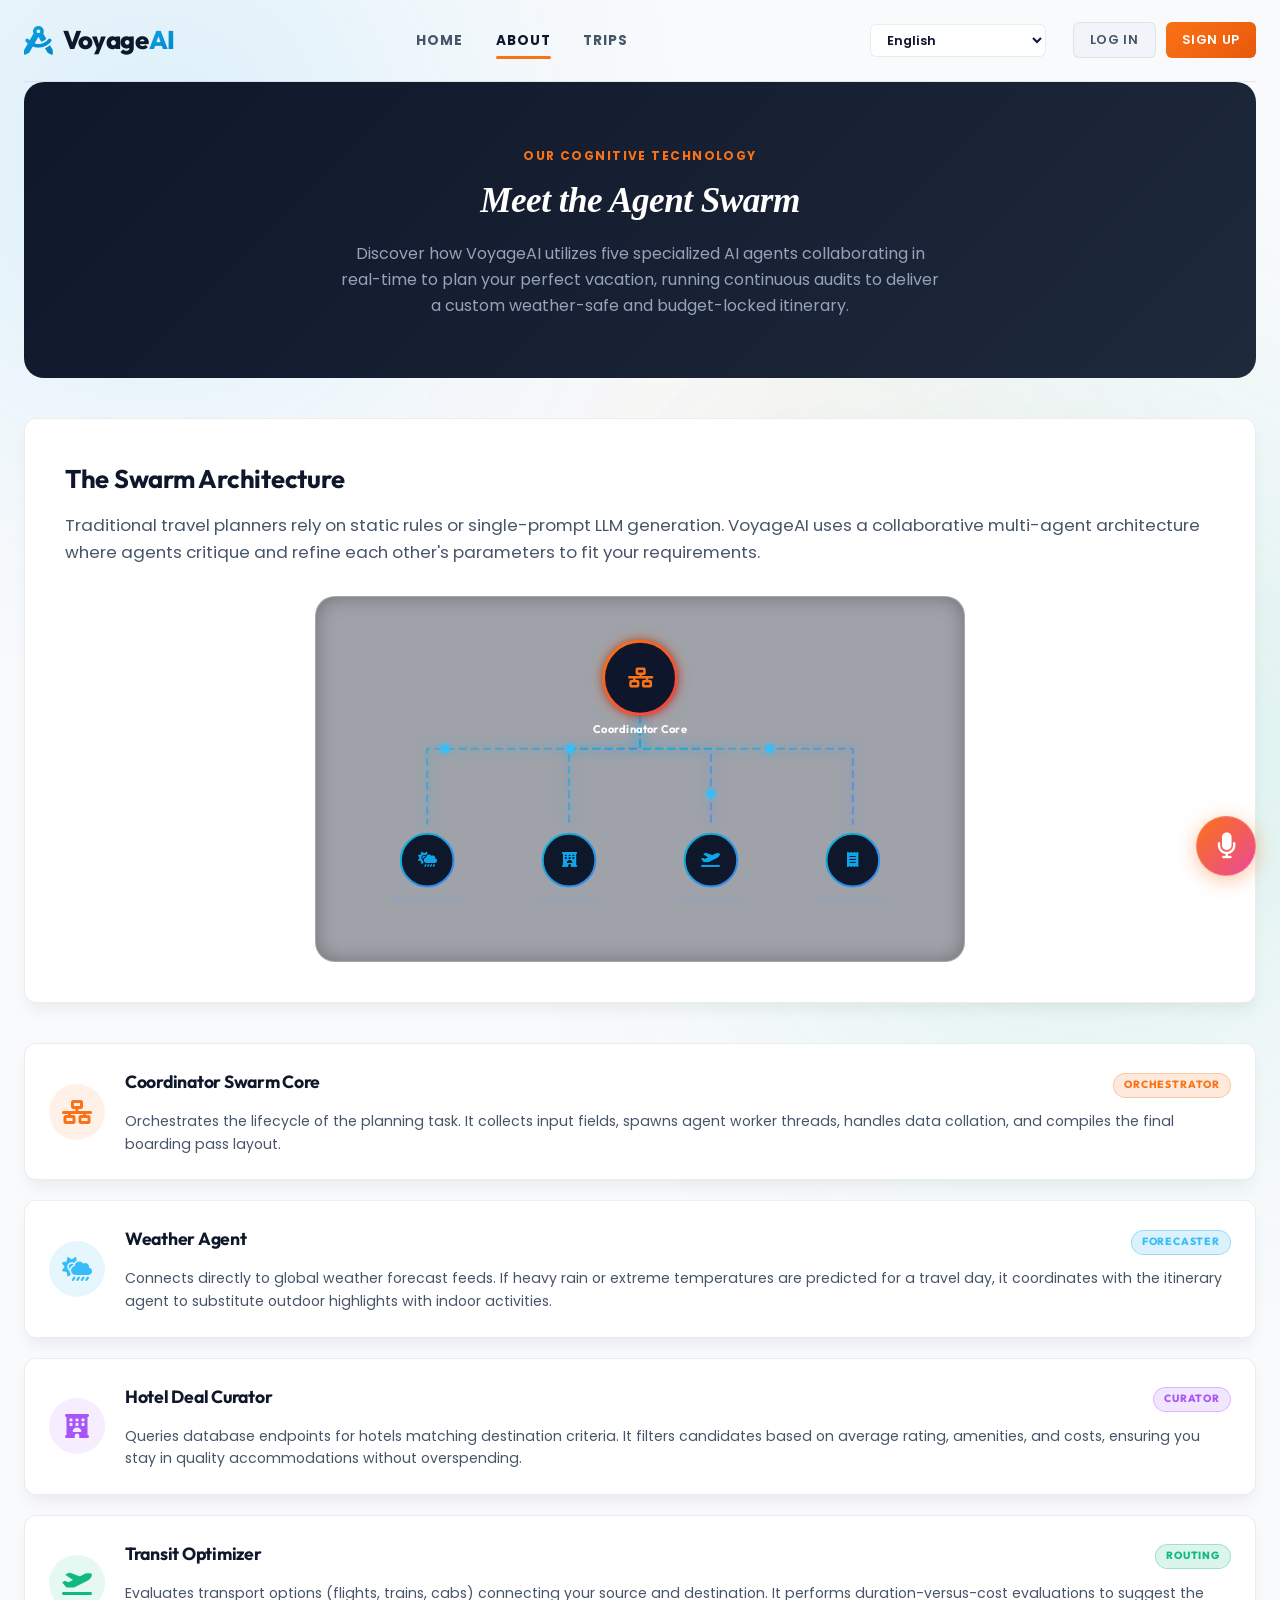
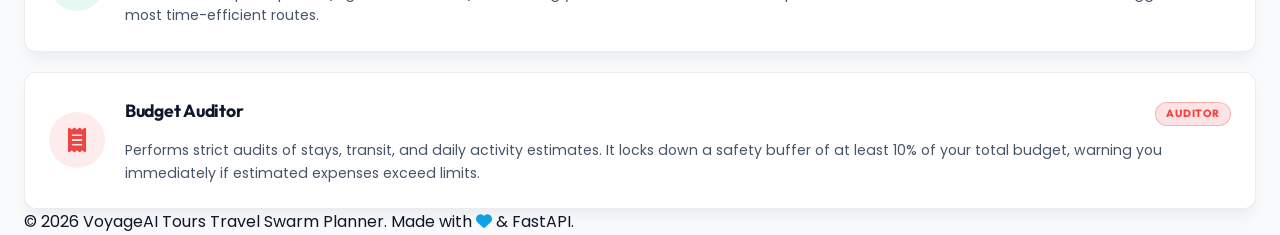
==== commit 8111e46c: "Travel Amigo complete project" ====
--- a/frontend/about.html
+++ b/frontend/about.html
@@ -7,7 +7,7 @@
     <!-- Google Fonts -->
     <link rel="preconnect" href="https://fonts.googleapis.com">
     <link rel="preconnect" href="https://fonts.gstatic.com" crossorigin>
-    <link href="https://fonts.googleapis.com/css2?family=Outfit:wght@300;400;500;600;700;800&family=Poppins:wght@300;400;500;600;700&display=swap" rel="stylesheet">
+    <link href="https://fonts.googleapis.com/css2?family=Outfit:wght@300;400;500;600;700;800&family=Poppins:wght@300;400;500;600;700&family=Playfair+Display:ital,wght@1,400;1,700&display=swap" rel="stylesheet">
     <!-- FontAwesome for Premium Icons -->
     <link rel="stylesheet" href="https://cdnjs.cloudflare.com/ajax/libs/font-awesome/6.4.0/css/all.min.css">
     <!-- Custom CSS -->
@@ -38,11 +38,14 @@
                     <button class="btn btn-secondary btn-sm" id="navLoginBtn">LOG IN</button>
                     <button class="btn btn-primary btn-sm btn-orange" id="navSignupBtn">SIGN UP</button>
                 </div>
-                <div class="user-profile" id="userProfile" style="display: none;">
-                    <span class="user-badge" id="navUserBadge" onclick="location.href='dashboard.html'" style="cursor: pointer;"><i class="fa-solid fa-user"></i> <span id="usernameDisplay">User</span></span>
-                    <button id="logoutBtn" class="btn btn-icon btn-logout" title="Log Out">
-                        <i class="fa-solid fa-right-from-bracket"></i>
-                    </button>
+                <div class="user-profile dropdown" id="userProfile" style="display: none;">
+                    <span class="user-badge" id="navUserBadge" style="cursor: pointer;"><i class="fa-solid fa-user"></i> <span id="usernameDisplay">User</span> <i class="fa-solid fa-chevron-down" style="font-size: 0.7rem; margin-left: 4px;"></i></span>
+                    <div class="dropdown-menu" id="profileDropdown">
+                        <a href="dashboard.html" class="dropdown-item"><i class="fa-solid fa-table-columns"></i> Dashboard</a>
+                        <a href="trips.html" class="dropdown-item"><i class="fa-solid fa-suitcase-rolling"></i> My Trips</a>
+                        <div style="border-top: 1px solid rgba(255, 255, 255, 0.08);"></div>
+                        <button id="logoutBtn" class="dropdown-item logout-item"><i class="fa-solid fa-right-from-bracket"></i> Log Out</button>
+                    </div>
                 </div>
             </div>
         </header>
@@ -53,48 +56,97 @@
                 <!-- Cover Banner -->
                 <div class="about-cover-banner">
                     <div class="cover-content">
-                        <span class="section-subtitle">OUR TECHNOLOGY</span>
-                        <h2>MEET THE AGENT SWARM</h2>
-                        <p>Discover how VoyageAI utilizes five specialized AI agents collaborating in real-time to plan your perfect vacation.</p>
+                        <span class="section-subtitle" id="aboutSubtitle">OUR COGNITIVE TECHNOLOGY</span>
+                        <h2 class="playfair-title" id="aboutTitle">Meet the Agent Swarm</h2>
+                        <p id="aboutDesc">Discover how VoyageAI utilizes five specialized AI agents collaborating in real-time to plan your perfect vacation, running continuous audits to deliver a custom weather-safe and budget-locked itinerary.</p>
                     </div>
                 </div>
 
                 <!-- Swarm Architecture Explanation -->
                 <div class="swarm-explanation glass-panel">
-                    <h3>The Swarm Architecture</h3>
-                    <p class="explanation-lead">Traditional travel planners rely on static rules or single-prompt LLM generation. VoyageAI uses a collaborative multi-agent architecture where agents criticize and refine each other's parameters to fit your requirements.</p>
+                    <h3 class="section-heading" id="swarmArchTitle">The Swarm Architecture</h3>
+                    <p class="explanation-lead" id="swarmArchDesc">Traditional travel planners rely on static rules or single-prompt LLM generation. VoyageAI uses a collaborative multi-agent architecture where agents critique and refine each other's parameters to fit your requirements.</p>
                     
                     <!-- SVG Swarm workflow diagram -->
                     <div class="diagram-container">
-                        <div class="swarm-flow-box">
-                            <div class="flow-node core">
-                                <div class="node-icon"><i class="fa-solid fa-network-wired"></i></div>
-                                <span>Coordinator</span>
-                            </div>
-                            <div class="flow-connectors">
-                                <div class="connector-line line-1"></div>
-                                <div class="connector-line line-2"></div>
-                                <div class="connector-line line-3"></div>
-                                <div class="connector-line line-4"></div>
-                            </div>
-                            <div class="sub-nodes-grid">
-                                <div class="flow-node">
-                                    <div class="node-icon"><i class="fa-solid fa-cloud-sun"></i></div>
-                                    <span>Weather Agent</span>
-                                </div>
-                                <div class="flow-node">
-                                    <div class="node-icon"><i class="fa-solid fa-hotel"></i></div>
-                                    <span>Hotel Agent</span>
-                                </div>
-                                <div class="flow-node">
-                                    <div class="node-icon"><i class="fa-solid fa-plane"></i></div>
-                                    <span>Transport Agent</span>
-                                </div>
-                                <div class="flow-node">
-                                    <div class="node-icon"><i class="fa-solid fa-chart-pie"></i></div>
-                                    <span>Budget Agent</span>
-                                </div>
-                            </div>
+                        <div class="swarm-flow-svg-wrapper">
+                            <svg class="swarm-flow-svg" viewBox="0 0 600 320" width="100%" height="100%">
+                                <defs>
+                                    <linearGradient id="neonCyan" x1="0%" y1="0%" x2="100%" y2="100%">
+                                        <stop offset="0%" stop-color="#06b6d4" />
+                                        <stop offset="100%" stop-color="#3b82f6" />
+                                    </linearGradient>
+                                    <linearGradient id="neonOrange" x1="0%" y1="0%" x2="100%" y2="100%">
+                                        <stop offset="0%" stop-color="#f97316" />
+                                        <stop offset="100%" stop-color="#ef4444" />
+                                    </linearGradient>
+                                    <filter id="glow" x="-20%" y="-20%" width="140%" height="140%">
+                                        <feGaussianBlur stdDeviation="6" result="blur" />
+                                        <feComposite in="SourceGraphic" in2="blur" operator="over" />
+                                    </filter>
+                                </defs>
+
+                                <!-- Connector Lines with glowing animations -->
+                                <path d="M 300 85 L 300 130 L 90 130 L 90 205" fill="none" stroke="url(#neonCyan)" stroke-width="2" filter="url(#glow)" opacity="0.6" class="flow-path-line"></path>
+                                <path d="M 300 85 L 300 130 L 230 130 L 230 205" fill="none" stroke="url(#neonCyan)" stroke-width="2" filter="url(#glow)" opacity="0.6" class="flow-path-line"></path>
+                                <path d="M 300 85 L 300 130 L 370 130 L 370 205" fill="none" stroke="url(#neonCyan)" stroke-width="2" filter="url(#glow)" opacity="0.6" class="flow-path-line"></path>
+                                <path d="M 300 85 L 300 130 L 510 130 L 510 205" fill="none" stroke="url(#neonCyan)" stroke-width="2" filter="url(#glow)" opacity="0.6" class="flow-path-line"></path>
+
+                                <!-- Pulsing data packets traveling down the paths -->
+                                <circle r="4.5" fill="#38bdf8" filter="url(#glow)">
+                                    <animateMotion dur="3.5s" repeatCount="indefinite" path="M 300 85 L 300 130 L 90 130 L 90 205" />
+                                </circle>
+                                <circle r="4.5" fill="#38bdf8" filter="url(#glow)">
+                                    <animateMotion dur="4.2s" repeatCount="indefinite" path="M 300 85 L 300 130 L 230 130 L 230 205" />
+                                </circle>
+                                <circle r="4.5" fill="#38bdf8" filter="url(#glow)">
+                                    <animateMotion dur="3s" repeatCount="indefinite" path="M 300 85 L 300 130 L 370 130 L 370 205" />
+                                </circle>
+                                <circle r="4.5" fill="#38bdf8" filter="url(#glow)">
+                                    <animateMotion dur="4.8s" repeatCount="indefinite" path="M 300 85 L 300 130 L 510 130 L 510 205" />
+                                </circle>
+
+                                <!-- Central Coordinator Node -->
+                                <g transform="translate(300, 60)">
+                                    <circle r="36" fill="#0f172a" stroke="url(#neonOrange)" stroke-width="3" filter="url(#glow)"></circle>
+                                    <!-- FontAwesome network-wired (f6ff) -->
+                                    <text font-family="&quot;Font Awesome 6 Free&quot;" font-weight="900" font-size="20" fill="#f97316" text-anchor="middle" dy="7">&#xf6ff;</text>
+                                    <text y="54" class="node-label" id="nodeCoordinator" fill="#fff" font-size="11" font-weight="700" text-anchor="middle">Coordinator Core</text>
+                                </g>
+
+                                <!-- Worker Nodes -->
+                                <!-- Weather Node -->
+                                <g transform="translate(90, 240)">
+                                    <circle r="26" fill="#0f172a" stroke="url(#neonCyan)" stroke-width="2"></circle>
+                                    <!-- FontAwesome cloud-sun-rain (f743) -->
+                                    <text font-family="&quot;Font Awesome 6 Free&quot;" font-weight="900" font-size="15" fill="#0ea5e9" text-anchor="middle" dy="5">&#xf743;</text>
+                                    <text y="42" class="node-label" id="nodeWeather" fill="#94a3b8" font-size="10" font-weight="600" text-anchor="middle">Weather Agent</text>
+                                </g>
+
+                                <!-- Hotel Node -->
+                                <g transform="translate(230, 240)">
+                                    <circle r="26" fill="#0f172a" stroke="url(#neonCyan)" stroke-width="2"></circle>
+                                    <!-- FontAwesome hotel (f594) -->
+                                    <text font-family="&quot;Font Awesome 6 Free&quot;" font-weight="900" font-size="15" fill="#0ea5e9" text-anchor="middle" dy="5">&#xf594;</text>
+                                    <text y="42" class="node-label" id="nodeHotel" fill="#94a3b8" font-size="10" font-weight="600" text-anchor="middle">Hotel Agent</text>
+                                </g>
+
+                                <!-- Transit Node -->
+                                <g transform="translate(370, 240)">
+                                    <circle r="26" fill="#0f172a" stroke="url(#neonCyan)" stroke-width="2"></circle>
+                                    <!-- FontAwesome plane-departure (f5b0) -->
+                                    <text font-family="&quot;Font Awesome 6 Free&quot;" font-weight="900" font-size="15" fill="#0ea5e9" text-anchor="middle" dy="5">&#xf5b0;</text>
+                                    <text y="42" class="node-label" id="nodeTransit" fill="#94a3b8" font-size="10" font-weight="600" text-anchor="middle">Transit Agent</text>
+                                </g>
+
+                                <!-- Budget Node -->
+                                <g transform="translate(510, 240)">
+                                    <circle r="26" fill="#0f172a" stroke="url(#neonCyan)" stroke-width="2"></circle>
+                                    <!-- FontAwesome receipt (f543) -->
+                                    <text font-family="&quot;Font Awesome 6 Free&quot;" font-weight="900" font-size="15" fill="#0ea5e9" text-anchor="middle" dy="5">&#xf543;</text>
+                                    <text y="42" class="node-label" id="nodeBudget" fill="#94a3b8" font-size="10" font-weight="600" text-anchor="middle">Budget Agent</text>
+                                </g>
+                            </svg>
                         </div>
                     </div>
                 </div>
@@ -102,42 +154,57 @@
                 <!-- Agent Detailed cards -->
                 <div class="agents-detail-grid">
                     <div class="detail-agent-card glass-panel">
-                        <div class="agent-avatar"><i class="fa-solid fa-network-wired"></i></div>
-                        <div class="agent-info">
-                            <h4>Coordinator Swarm Core</h4>
-                            <p>Orchestrates the lifecycle of the planning task. It collects input fields, spawns agent worker threads, handles data collation, and compiles the final boarding pass plan layout.</p>
+                        <div class="agent-avatar swarm-core-avatar"><i class="fa-solid fa-network-wired"></i></div>
+                        <div class="agent-info">
+                            <div class="agent-card-header">
+                                <h4 id="cardTitleCoordinator">Coordinator Swarm Core</h4>
+                                <span class="role-badge role-orchestrator" id="roleOrchestrator">Orchestrator</span>
+                            </div>
+                            <p id="cardDescCoordinator">Orchestrates the lifecycle of the planning task. It collects input fields, spawns agent worker threads, handles data collation, and compiles the final boarding pass plan layout.</p>
                         </div>
                     </div>
                     
                     <div class="detail-agent-card glass-panel">
-                        <div class="agent-avatar"><i class="fa-solid fa-cloud-sun-rain"></i></div>
-                        <div class="agent-info">
-                            <h4>Weather Agent</h4>
-                            <p>Connects directly to global weather forecast feeds. If heavy rain or extreme temperatures are predicted for a travel day, it coordinates with the itinerary agent to substitute outdoor highlights with indoor activities.</p>
-                        </div>
-                    </div>
-
-                    <div class="detail-agent-card glass-panel">
-                        <div class="agent-avatar"><i class="fa-solid fa-hotel"></i></div>
-                        <div class="agent-info">
-                            <h4>Hotel Deal Curator</h4>
-                            <p>Queries database endpoints for hotels matching destination criteria. It filters candidates based on average rating, amenities, and costs, ensuring you stay in quality accommodations without overspending.</p>
-                        </div>
-                    </div>
-
-                    <div class="detail-agent-card glass-panel">
-                        <div class="agent-avatar"><i class="fa-solid fa-plane-departure"></i></div>
-                        <div class="agent-info">
-                            <h4>Transit Optimizer</h4>
-                            <p>Evaluates transport options (flights, trains, cabs) connecting your source and destination. It performs duration-versus-cost evaluations to suggest the most time-efficient routes.</p>
-                        </div>
-                    </div>
-
-                    <div class="detail-agent-card glass-panel">
-                        <div class="agent-avatar"><i class="fa-solid fa-receipt"></i></div>
-                        <div class="agent-info">
-                            <h4>Budget Auditor</h4>
-                            <p>Performs strict audits of stays, transit, and daily activity estimates. It locks down a safety buffer of at least 10% of your total budget, warning you immediately if estimated expenses exceed limits.</p>
+                        <div class="agent-avatar weather-avatar"><i class="fa-solid fa-cloud-sun-rain"></i></div>
+                        <div class="agent-info">
+                            <div class="agent-card-header">
+                                <h4 id="cardTitleWeather">Weather Agent</h4>
+                                <span class="role-badge role-forecaster" id="roleForecaster">Forecaster</span>
+                            </div>
+                            <p id="cardDescWeather">Connects directly to global weather forecast feeds. If heavy rain or extreme temperatures are predicted for a travel day, it coordinates with the itinerary agent to substitute outdoor highlights with indoor activities.</p>
+                        </div>
+                    </div>
+
+                    <div class="detail-agent-card glass-panel">
+                        <div class="agent-avatar hotel-avatar"><i class="fa-solid fa-hotel"></i></div>
+                        <div class="agent-info">
+                            <div class="agent-card-header">
+                                <h4 id="cardTitleHotel">Hotel Deal Curator</h4>
+                                <span class="role-badge role-curator" id="roleCurator">Curator</span>
+                            </div>
+                            <p id="cardDescHotel">Queries database endpoints for hotels matching destination criteria. It filters candidates based on average rating, amenities, and costs, ensuring you stay in quality accommodations without overspending.</p>
+                        </div>
+                    </div>
+
+                    <div class="detail-agent-card glass-panel">
+                        <div class="agent-avatar transit-avatar"><i class="fa-solid fa-plane-departure"></i></div>
+                        <div class="agent-info">
+                            <div class="agent-card-header">
+                                <h4 id="cardTitleTransit">Transit Optimizer</h4>
+                                <span class="role-badge role-routing" id="roleRouting">Routing</span>
+                            </div>
+                            <p id="cardDescTransit">Evaluates transport options (flights, trains, cabs) connecting your source and destination. It performs duration-versus-cost evaluations to suggest the most time-efficient routes.</p>
+                        </div>
+                    </div>
+
+                    <div class="detail-agent-card glass-panel">
+                        <div class="agent-avatar budget-avatar"><i class="fa-solid fa-receipt"></i></div>
+                        <div class="agent-info">
+                            <div class="agent-card-header">
+                                <h4 id="cardTitleBudget">Budget Auditor</h4>
+                                <span class="role-badge role-auditor" id="roleAuditor">Auditor</span>
+                            </div>
+                            <p id="cardDescBudget">Performs strict audits of stays, transit, and daily activity estimates. It locks down a safety buffer of at least 10% of your total budget, warning you immediately if estimated expenses exceed limits.</p>
                         </div>
                     </div>
                 </div>
@@ -151,7 +218,7 @@
 
         <!-- Footer -->
         <footer class="app-footer">
-            <p>&copy; 2026 VoyageAI Tours Travel Swarm Planner. Made with <i class="fa-solid fa-heart text-accent"></i> & FastAPI.</p>
+            <p id="footerText">&copy; 2026 VoyageAI Tours Travel Swarm Planner. Made with <i class="fa-solid fa-heart text-accent"></i> & FastAPI.</p>
         </footer>
     </div>
 
--- a/frontend/style.css
+++ b/frontend/style.css
@@ -648,6 +648,8 @@
     display: flex;
     align-items: flex-end;
     padding: 16px 20px;
+    background-size: cover;
+    background-position: center;
 }
 
 /* Gradient backgrounds for card stubs simulating scenic views */
@@ -1314,21 +1316,92 @@
 /* ================= 4. Wizard Section ================= */
 .wizard-view {
     width: 100%;
+    max-width: 1100px;
+    margin: 0 auto 40px auto;
+    padding: 60px 48px 48px 48px;
+    background-image: linear-gradient(rgba(12, 28, 48, 0.4) 0%, rgba(12, 28, 48, 0.8) 100%), url('https://images.unsplash.com/photo-1448375240586-882707db888b?auto=format&fit=crop&w=1600&q=80');
+    background-size: cover;
+    background-position: center;
+    background-repeat: no-repeat;
+    border-radius: var(--radius-lg);
+    border: 1px solid rgba(255, 255, 255, 0.12);
+    box-shadow: 0 25px 50px -12px rgba(0, 0, 0, 0.4);
+    position: relative;
+    overflow: hidden;
+    color: #ffffff;
+    box-sizing: border-box;
+}
+
+.wizard-header {
+    text-align: center;
+    margin-bottom: 40px;
+}
+
+.wizard-hero-branding {
+    display: flex;
+    flex-direction: column;
+    align-items: center;
+    justify-content: center;
+    margin-top: 10px;
+}
+
+.wizard-subtitle-pill {
+    background: rgba(255, 255, 255, 0.15);
+    backdrop-filter: blur(8px);
+    -webkit-backdrop-filter: blur(8px);
+    color: #ffffff;
+    padding: 6px 16px;
+    border-radius: var(--radius-round);
+    font-size: 0.8rem;
+    font-weight: 600;
+    letter-spacing: 0.05em;
+    text-transform: uppercase;
+    border: 1px solid rgba(255, 255, 255, 0.2);
+    margin-bottom: 18px;
+    box-shadow: var(--shadow-sm);
+    display: inline-block;
+}
+
+.wizard-main-title {
+    font-family: 'Outfit', sans-serif;
+    font-size: 2.8rem;
+    font-weight: 800;
+    line-height: 1.2;
+    margin-bottom: 16px;
+    text-shadow: 0 4px 12px rgba(0, 0, 0, 0.5);
+    max-width: 750px;
+    letter-spacing: -0.01em;
+}
+
+.wizard-lead-desc {
+    font-size: 1.05rem;
+    color: rgba(255, 255, 255, 0.85);
     max-width: 680px;
-    margin: 0 auto;
-    padding: 30px;
-    background: #fff;
-}
-
-.wizard-header h2 {
-    font-size: 1.7rem;
+    line-height: 1.6;
+    text-shadow: 0 2px 4px rgba(0, 0, 0, 0.4);
+    margin-bottom: 0;
+}
+
+.wizard-view .btn-back {
+    color: rgba(255, 255, 255, 0.7);
+    border: 1px solid rgba(255, 255, 255, 0.2);
+    background: rgba(255, 255, 255, 0.1);
+    backdrop-filter: blur(4px);
+    -webkit-backdrop-filter: blur(4px);
+}
+
+.wizard-view .btn-back:hover {
+    color: #fff;
+    background: rgba(255, 255, 255, 0.2);
+    border-color: rgba(255, 255, 255, 0.4);
 }
 
 .wizard-stepper {
     display: flex;
     justify-content: space-between;
     position: relative;
-    margin-bottom: 32px;
+    max-width: 600px;
+    margin: 0 auto 40px auto;
 }
 
 .step-progress-line {
@@ -1337,7 +1410,7 @@
     left: 20px;
     right: 20px;
     height: 3px;
-    background: #f1f5f9;
+    background: rgba(255, 255, 255, 0.15);
     z-index: 0;
 }
 
@@ -1351,9 +1424,9 @@
 .step-number {
     width: 32px;
     height: 32px;
-    background: #fff;
-    border: 2px solid var(--border-color);
-    color: var(--text-secondary);
+    background: rgba(15, 23, 42, 0.6);
+    border: 2px solid rgba(255, 255, 255, 0.2);
+    color: rgba(255, 255, 255, 0.7);
     border-radius: 50%;
     display: flex;
     align-items: center;
@@ -1361,13 +1434,16 @@
     font-weight: 700;
     font-size: 0.85rem;
     transition: all 0.3s;
+    backdrop-filter: blur(4px);
+    -webkit-backdrop-filter: blur(4px);
+    z-index: 1;
 }
 
 .step-node.active .step-number {
     background: var(--accent-blue);
     border-color: var(--accent-blue);
     color: #fff;
-    box-shadow: 0 0 10px rgba(14, 165, 233, 0.3);
+    box-shadow: 0 0 12px rgba(14, 165, 233, 0.5);
 }
 
 .step-node.complete .step-number {
@@ -1378,13 +1454,15 @@
 
 .step-text {
     margin-top: 6px;
-    font-size: 0.7rem;
+    font-size: 0.75rem;
     font-weight: 700;
-    color: var(--text-secondary);
+    color: rgba(255, 255, 255, 0.7);
+    text-shadow: 0 1px 3px rgba(0, 0, 0, 0.5);
 }
 
 .step-node.active .step-text {
-    color: var(--accent-blue);
+    color: #fff;
+    font-weight: 700;
 }
 
 .wizard-step {
@@ -1424,144 +1502,7 @@
     width: 100%;
 }
 
-.wizard-step label {
-    display: flex;
-    align-items: center;
-    gap: 8px;
-    font-weight: 600;
-    font-size: 0.88rem;
-    color: var(--text-primary);
-    margin-bottom: 8px;
-}
-
-.wizard-step label i {
-    color: var(--accent-blue);
-    font-size: 1rem;
-}
-
-.wizard-step input[type="text"],
-.wizard-step input[type="number"],
-.wizard-step input[type="date"],
-.wizard-step textarea {
-    width: 100%;
-    padding: 12px 16px;
-    border: 1.5px solid var(--border-color);
-    border-radius: var(--radius-sm);
-    font-family: inherit;
-    font-size: 0.95rem;
-    color: var(--text-primary);
-    background-color: #f8fafc;
-    box-sizing: border-box;
-    transition: all 0.2s ease;
-}
-
-.wizard-step input[type="text"]:focus,
-.wizard-step input[type="number"]:focus,
-.wizard-step input[type="date"]:focus,
-.wizard-step textarea:focus {
-    outline: none;
-    border-color: var(--accent-blue);
-    background-color: #fff;
-    box-shadow: 0 0 0 3px rgba(14, 165, 233, 0.15);
-}
-
-.wizard-step input[type="text"]:hover,
-.wizard-step input[type="number"]:hover,
-.wizard-step input[type="date"]:hover,
-.wizard-step textarea:hover {
-    border-color: #cbd5e1;
-}
-
-/* Preferences Chips grid layout */
-.chips-container {
-    display: grid;
-    grid-template-columns: repeat(auto-fill, minmax(180px, 1fr));
-    gap: 12px;
-    width: 100%;
-    margin-top: 8px;
-}
-
-.chip {
-    display: flex;
-    align-items: center;
-    gap: 10px;
-    padding: 12px 16px;
-    background: #f8fafc;
-    border: 1.5px solid var(--border-color);
-    border-radius: var(--radius-sm);
-    cursor: pointer;
-    transition: all 0.2s;
-    user-select: none;
-}
-
-.chip:hover {
-    background: #f1f5f9;
-    border-color: #cbd5e1;
-}
-
-.chip.selected {
-    background: rgba(14, 165, 233, 0.08);
-    border-color: var(--accent-blue);
-    color: var(--accent-blue);
-    font-weight: 600;
-}
-
-/* Prevent target click selection issues on child items */
-.chip * {
-    pointer-events: none;
-}
-
-/* Icon checked/unchecked toggles inside chip */
-.chip .checked-box {
-    display: none;
-}
-
-.chip.selected .unchecked-box {
-    display: none;
-}
-
-.chip.selected .checked-box {
-    display: inline-block;
-    color: var(--accent-blue);
-}
-
-.chip .unchecked-box {
-    color: #cbd5e1;
-}
-
-.wizard-actions {
-    display: flex;
-    justify-content: space-between;
-    margin-top: 28px;
-    border-top: 1px solid var(--border-color);
-    padding-top: 20px;
-}
-
-.optimization-toggles {
-    display: grid;
-    grid-template-columns: repeat(3, 1fr);
-    gap: 12px;
-}
-
-.radio-label span {
-    display: block;
-    padding: 10px;
-    background: #f8fafc;
-    border: 1.5px solid var(--border-color);
-    border-radius: var(--radius-sm);
-    text-align: center;
-    font-size: 0.8rem;
-    font-weight: 700;
-    color: var(--text-secondary);
-    transition: all 0.2s;
-    cursor: pointer;
-}
-
-.radio-label input:checked + span {
-    border-color: var(--accent-blue);
-    background: rgba(14, 165, 233, 0.05);
-    color: var(--accent-blue);
-}
+
 
 /* ================= 5. Loading Overlay ================= */
 .loading-overlay {
@@ -1763,6 +1704,335 @@
     background: rgba(14, 165, 233, 0.08);
     color: var(--accent-blue);
     border: 1px solid rgba(14, 165, 233, 0.18);
+}
+
+.wizard-step label {
+    display: flex;
+    align-items: center;
+    gap: 8px;
+    font-weight: 600;
+    font-size: 0.88rem;
+    color: rgba(255, 255, 255, 0.95);
+    margin-bottom: 8px;
+    text-shadow: 0 1px 2px rgba(0, 0, 0, 0.3);
+}
+
+.wizard-step label i {
+    color: var(--accent-blue);
+    font-size: 1rem;
+}
+
+.wizard-step input[type="text"],
+.wizard-step input[type="number"],
+.wizard-step input[type="date"],
+.wizard-step textarea {
+    width: 100%;
+    padding: 12px 16px;
+    border: 1.5px solid rgba(255, 255, 255, 0.18);
+    border-radius: var(--radius-sm);
+    font-family: inherit;
+    font-size: 0.95rem;
+    color: #ffffff;
+    background-color: rgba(15, 23, 42, 0.55);
+    backdrop-filter: blur(8px);
+    -webkit-backdrop-filter: blur(8px);
+    box-sizing: border-box;
+    transition: all 0.3s ease;
+}
+
+.wizard-step input[type="text"]:focus,
+.wizard-step input[type="number"]:focus,
+.wizard-step input[type="date"]:focus,
+.wizard-step textarea:focus {
+    outline: none;
+    border-color: var(--accent-blue);
+    background-color: rgba(15, 23, 42, 0.75);
+    box-shadow: 0 0 0 3px rgba(14, 165, 233, 0.25);
+}
+
+.wizard-step input[type="text"]:hover,
+.wizard-step input[type="number"]:hover,
+.wizard-step input[type="date"]:hover,
+.wizard-step textarea:hover {
+    border-color: rgba(255, 255, 255, 0.3);
+}
+
+/* Horizontal search bar inside Step 1 */
+.wizard-search-bar {
+    display: flex;
+    background: rgba(15, 23, 42, 0.65);
+    backdrop-filter: blur(16px);
+    -webkit-backdrop-filter: blur(16px);
+    border: 1px solid rgba(255, 255, 255, 0.15);
+    border-radius: var(--radius-lg);
+    padding: 16px 8px;
+    width: 100%;
+    gap: 0;
+    box-shadow: 0 20px 25px -5px rgba(0, 0, 0, 0.3);
+    margin-bottom: 24px;
+    box-sizing: border-box;
+}
+
+.search-col {
+    flex: 1;
+    display: flex;
+    flex-direction: column;
+    padding: 8px 24px;
+    border-right: 1px solid rgba(255, 255, 255, 0.15);
+}
+
+.search-col:last-child {
+    border-right: none;
+}
+
+.search-col label {
+    display: flex;
+    align-items: center;
+    gap: 8px;
+    font-weight: 600;
+    font-size: 0.75rem;
+    color: rgba(255, 255, 255, 0.6) !important;
+    text-transform: uppercase;
+    letter-spacing: 0.05em;
+    margin-bottom: 8px;
+    text-shadow: none !important;
+}
+
+.search-col label i {
+    color: var(--accent-blue);
+    font-size: 0.85rem;
+}
+
+.search-col input {
+    background: transparent !important;
+    border: none !important;
+    color: #ffffff !important;
+    font-size: 1rem !important;
+    font-weight: 500;
+    padding: 4px 0 !important;
+    width: 100%;
+    outline: none !important;
+    box-shadow: none !important;
+}
+
+.search-col input::placeholder {
+    color: rgba(255, 255, 255, 0.45);
+}
+
+.search-col input[type="date"]::-webkit-calendar-picker-indicator {
+    filter: invert(1);
+    cursor: pointer;
+    opacity: 0.7;
+    transition: opacity 0.2s;
+}
+
+.search-col input[type="date"]::-webkit-calendar-picker-indicator:hover {
+    opacity: 1;
+}
+
+@media (max-width: 850px) {
+    .wizard-search-bar {
+        flex-direction: column;
+        padding: 12px;
+        gap: 8px;
+    }
+    .search-col {
+        border-right: none;
+        border-bottom: 1px solid rgba(255, 255, 255, 0.1);
+        padding: 12px 16px;
+    }
+    .search-col:last-child {
+        border-bottom: none;
+    }
+}
+
+/* Preferences Chips grid layout */
+.chips-container {
+    display: grid;
+    grid-template-columns: repeat(auto-fill, minmax(200px, 1fr));
+    gap: 16px;
+    width: 100%;
+    margin-top: 12px;
+}
+
+.chip {
+    position: relative;
+    height: 130px;
+    background-size: cover;
+    background-position: center;
+    border-radius: 12px;
+    border: 2px solid transparent;
+    cursor: pointer;
+    transition: all 0.3s cubic-bezier(0.4, 0, 0.2, 1);
+    box-shadow: 0 4px 6px -1px rgba(0, 0, 0, 0.1), 0 2px 4px -1px rgba(0, 0, 0, 0.06);
+    overflow: hidden;
+    user-select: none;
+    display: flex;
+    flex-direction: column;
+    justify-content: flex-end;
+    align-items: flex-start;
+    padding: 16px;
+}
+
+.chip::before {
+    content: '';
+    position: absolute;
+    top: 0;
+    left: 0;
+    right: 0;
+    bottom: 0;
+    background: linear-gradient(to top, rgba(15, 23, 42, 0.95) 0%, rgba(15, 23, 42, 0.2) 70%, rgba(15, 23, 42, 0.4) 100%);
+    z-index: 1;
+    transition: background 0.3s ease;
+}
+
+.chip:hover {
+    transform: translateY(-4px);
+    box-shadow: 0 10px 15px -3px rgba(0, 0, 0, 0.2), 0 4px 6px -2px rgba(0, 0, 0, 0.05);
+    border-color: rgba(255, 255, 255, 0.3);
+}
+
+.chip.selected {
+    border-color: var(--accent-blue);
+    box-shadow: 0 0 18px rgba(14, 165, 233, 0.5);
+    transform: translateY(-4px);
+}
+
+.chip.selected::before {
+    background: linear-gradient(to top, rgba(14, 165, 233, 0.75) 0%, rgba(15, 23, 42, 0.2) 70%, rgba(14, 165, 233, 0.35) 100%);
+}
+
+/* Prevent target click selection issues on child items */
+.chip * {
+    pointer-events: none;
+}
+
+.chip span {
+    position: relative;
+    z-index: 2;
+    color: #ffffff;
+    font-weight: 700;
+    font-size: 1.05rem;
+    text-shadow: 0 2px 4px rgba(0, 0, 0, 0.8);
+}
+
+/* Icon checked/unchecked toggles inside chip */
+.chip .unchecked-box,
+.chip .checked-box {
+    position: absolute;
+    top: 14px;
+    right: 14px;
+    z-index: 2;
+    font-size: 1.25rem;
+    text-shadow: 0 2px 4px rgba(0, 0, 0, 0.8);
+}
+
+.chip .checked-box {
+    display: none;
+}
+
+.chip.selected .unchecked-box {
+    display: none;
+}
+
+.chip.selected .checked-box {
+    display: inline-block;
+    color: #ffffff;
+    text-shadow: 0 0 10px rgba(255, 255, 255, 0.8);
+}
+
+.chip .unchecked-box {
+    color: rgba(255, 255, 255, 0.55);
+}
+
+/* chips style overrides inside dark wizard */
+.wizard-view .chip {
+    background-color: rgba(15, 23, 42, 0.5) !important;
+    border: 1px solid rgba(255, 255, 255, 0.15) !important;
+    color: rgba(255, 255, 255, 0.85) !important;
+}
+
+.wizard-view .chip:hover {
+    border-color: rgba(255, 255, 255, 0.4) !important;
+    transform: translateY(-2px);
+}
+
+.wizard-view .chip.selected {
+    border-color: var(--accent-blue) !important;
+    box-shadow: 0 0 14px rgba(14, 165, 233, 0.4) !important;
+}
+
+.wizard-actions {
+    display: flex;
+    justify-content: space-between;
+    margin-top: 28px;
+    border-top: 1px solid rgba(255, 255, 255, 0.15);
+    padding-top: 20px;
+}
+
+.wizard-actions .btn-primary {
+    background: linear-gradient(135deg, #f59e0b 0%, #d97706 100%) !important;
+    border: none !important;
+    color: #ffffff !important;
+    font-weight: 700 !important;
+    box-shadow: 0 4px 14px rgba(217, 119, 6, 0.4) !important;
+    transition: all 0.3s ease;
+    padding: 12px 24px;
+    border-radius: var(--radius-sm);
+}
+
+.wizard-actions .btn-primary:hover {
+    background: linear-gradient(135deg, #fbbf24 0%, #ea580c 100%) !important;
+    transform: translateY(-2px);
+    box-shadow: 0 6px 20px rgba(217, 119, 6, 0.6) !important;
+}
+
+.wizard-actions .btn-secondary {
+    background: rgba(255, 255, 255, 0.15) !important;
+    border: 1px solid rgba(255, 255, 255, 0.25) !important;
+    color: #ffffff !important;
+    backdrop-filter: blur(4px);
+    -webkit-backdrop-filter: blur(4px);
+    padding: 12px 24px;
+    border-radius: var(--radius-sm);
+    transition: all 0.3s ease;
+}
+
+.wizard-actions .btn-secondary:hover {
+    background: rgba(255, 255, 255, 0.25) !important;
+    border-color: rgba(255, 255, 255, 0.4) !important;
+    transform: translateY(-2px);
+}
+
+.optimization-toggles {
+    display: grid;
+    grid-template-columns: repeat(3, 1fr);
+    gap: 12px;
+    background: rgba(15, 23, 42, 0.4);
+    padding: 6px;
+    border-radius: var(--radius-sm);
+    border: 1px solid rgba(255, 255, 255, 0.1);
+}
+
+.radio-label span {
+    display: block;
+    padding: 10px;
+    background: transparent;
+    border: 1.5px solid transparent;
+    border-radius: var(--radius-sm);
+    text-align: center;
+    font-size: 0.8rem;
+    font-weight: 700;
+    color: rgba(255, 255, 255, 0.65);
+    transition: all 0.2s;
+    cursor: pointer;
+}
+
+.radio-label input:checked + span {
+    border-color: rgba(255, 255, 255, 0.15);
+    background: var(--blue-gradient);
+    color: #ffffff;
+    box-shadow: var(--shadow-sm);
 }
 
 .details-content-container {
@@ -2285,11 +2555,15 @@
     font-weight: 600;
     display: inline-block;
     transition: all 0.25s ease;
+    text-decoration: none;
+    cursor: pointer;
 }
 
 .highlight-tag:hover {
     background: #bae6fd;
+    color: #0369a1;
     transform: translateY(-1px);
+    box-shadow: 0 4px 8px rgba(14, 165, 233, 0.15);
 }
 
 /* Details Tabs Navigation Overhaul */
@@ -2474,38 +2748,68 @@
 }
 
 .time-slots {
+    display: grid;
+    grid-template-columns: repeat(auto-fit, minmax(230px, 1fr));
+    gap: 16px;
+}
+
+.time-slot {
     display: flex;
     flex-direction: column;
+    background: rgba(255, 255, 255, 0.45);
+    border: 1px solid rgba(255, 255, 255, 0.25);
+    border-radius: 14px;
+    padding: 18px;
     gap: 14px;
-}
-
-.time-slot {
-    display: flex;
-    background: #f8fafc;
-    border: 1px solid var(--border-color);
-    border-radius: var(--radius-sm);
-    padding: 14px 18px;
-    gap: 20px;
-    transition: all 0.2s ease;
+    transition: all 0.3s cubic-bezier(0.4, 0, 0.2, 1);
+    box-shadow: 0 4px 6px -1px rgba(0, 0, 0, 0.03), 0 2px 4px -1px rgba(0, 0, 0, 0.02);
+    min-height: 160px;
+    position: relative;
+}
+
+.time-slot::after {
+    content: '';
+    position: absolute;
+    top: 0;
+    left: 0;
+    right: 0;
+    height: 4px;
+    border-radius: 14px 14px 0 0;
+}
+
+/* Time of Day Custom Gradients */
+.slot-morning::after {
+    background: linear-gradient(to right, #f59e0b, #f97316);
+}
+.slot-afternoon::after {
+    background: linear-gradient(to right, #06b6d4, #3b82f6);
+}
+.slot-evening::after {
+    background: linear-gradient(to right, #a78bfa, #ec4899);
+}
+.slot-night::after {
+    background: linear-gradient(to right, #1e3a8a, #7c3aed);
 }
 
 .time-slot:hover {
-    background: #f1f5f9;
-    border-color: rgba(14, 165, 233, 0.15);
-}
-
-@media (max-width: 600px) {
-    .time-slot {
-        flex-direction: column;
-        gap: 8px;
-    }
-}
-
-.time-slot-label {
-    min-width: 110px;
+    transform: translateY(-4px);
+    background: rgba(255, 255, 255, 0.85);
+    border-color: rgba(14, 165, 233, 0.25);
+    box-shadow: 0 12px 20px -8px rgba(14, 165, 233, 0.15);
+}
+
+.time-slot-header {
+    display: flex;
+    justify-content: space-between;
+    align-items: center;
+    border-bottom: 1px solid rgba(0, 0, 0, 0.05);
+    padding-bottom: 10px;
+}
+
+.time-tag {
     font-weight: 700;
     color: var(--text-primary);
-    font-size: 0.8rem;
+    font-size: 0.85rem;
     text-transform: uppercase;
     letter-spacing: 0.05em;
     display: flex;
@@ -2513,13 +2817,40 @@
     gap: 8px;
 }
 
-.time-slot-label i {
-    color: var(--accent-orange);
-    font-size: 0.95rem;
+.slot-morning .time-tag i { color: #f59e0b; }
+.slot-afternoon .time-tag i { color: #06b6d4; }
+.slot-evening .time-tag i { color: #ec4899; }
+.slot-night .time-tag i { color: #7c3aed; }
+
+.map-explore-btn {
+    display: inline-flex;
+    align-items: center;
+    gap: 6px;
+    padding: 4px 10px;
+    background: rgba(14, 165, 233, 0.06);
+    border: 1px solid rgba(14, 165, 233, 0.15);
+    border-radius: 20px;
+    color: var(--accent-blue);
+    font-size: 0.72rem;
+    font-weight: 600;
+    text-decoration: none;
+    transition: all 0.2s ease;
+}
+
+.map-explore-btn:hover {
+    background: var(--accent-blue);
+    color: #ffffff;
+    border-color: var(--accent-blue);
+    box-shadow: 0 4px 8px rgba(14, 165, 233, 0.2);
+    transform: scale(1.05);
+}
+
+.map-explore-btn i {
+    font-size: 0.78rem;
 }
 
 .time-slot-text {
-    font-size: 0.9rem;
+    font-size: 0.88rem;
     color: var(--text-secondary);
     line-height: 1.6;
     flex: 1;
@@ -2582,7 +2913,7 @@
     border-radius: var(--radius-md);
     transition: all 0.25s cubic-bezier(0.4, 0, 0.2, 1);
     gap: 20px;
-    cursor: pointer;
+    cursor: default;
 }
 
 .hotel-card:hover {
@@ -2593,13 +2924,19 @@
 }
 
 .hotel-location-link {
-    color: var(--text-secondary);
+    color: var(--text-secondary) !important;
+    text-decoration: none;
     transition: all 0.2s ease;
+    cursor: pointer;
+}
+
+.hotel-location-link:hover {
+    color: var(--accent-orange) !important;
+    text-decoration: underline !important;
 }
 
 .hotel-card:hover .hotel-location-link {
-    color: var(--accent-orange);
-    text-decoration: underline;
+    color: var(--accent-orange) !important;
 }
 
 @media (max-width: 600px) {
@@ -2914,6 +3251,106 @@
     font-size: 0.88rem;
 }
 
+/* Hourly weather styles inspired by Google Weather */
+.weather-card {
+    cursor: pointer;
+}
+
+.weather-card.active {
+    background: rgba(249, 115, 22, 0.15) !important;
+    border-color: var(--accent-orange) !important;
+    box-shadow: 0 0 15px rgba(249, 115, 22, 0.25);
+    transform: translateY(-2px);
+}
+
+.google-weather-hourly-card {
+    margin-top: 15px;
+    background: rgba(15, 23, 42, 0.35) !important;
+    border: 1px solid rgba(255, 255, 255, 0.08) !important;
+    box-shadow: inset 0 1px 1px rgba(255, 255, 255, 0.05);
+}
+
+.hourly-scroll-container::-webkit-scrollbar {
+    height: 6px;
+}
+
+.hourly-scroll-container::-webkit-scrollbar-track {
+    background: rgba(255, 255, 255, 0.03);
+    border-radius: 10px;
+}
+
+.hourly-scroll-container::-webkit-scrollbar-thumb {
+    background: rgba(255, 255, 255, 0.15);
+    border-radius: 10px;
+}
+
+.hourly-scroll-container::-webkit-scrollbar-thumb:hover {
+    background: rgba(255, 255, 255, 0.25);
+}
+
+.hourly-item {
+    display: flex;
+    flex-direction: column;
+    align-items: center;
+    justify-content: space-between;
+    padding: 12px 6px;
+    min-width: 72px;
+    height: 120px;
+    background: rgba(255, 255, 255, 0.02);
+    border-radius: var(--radius-md);
+    border: 1px solid rgba(255, 255, 255, 0.03);
+    transition: all 0.2s ease;
+}
+
+.hourly-item:hover {
+    background: rgba(255, 255, 255, 0.05);
+    border-color: rgba(255, 255, 255, 0.1);
+}
+
+.hourly-time {
+    font-size: 0.75rem;
+    color: var(--text-muted);
+    font-weight: 600;
+}
+
+.hourly-icon-wrapper {
+    height: 35px;
+    display: flex;
+    align-items: center;
+    justify-content: center;
+}
+
+.hourly-icon {
+    font-size: 1.3rem;
+    color: #38bdf8; /* sky blue */
+}
+
+.hourly-temp-val {
+    font-size: 0.95rem;
+    font-weight: 700;
+    color: #fff;
+}
+
+.hourly-cond-lbl {
+    font-size: 0.65rem;
+    color: var(--text-muted);
+    max-width: 65px;
+    overflow: hidden;
+    text-overflow: ellipsis;
+    text-align: center;
+}
+
+/* Sparkline area trend line inside hourly forecast */
+.hourly-sparkline-box {
+    position: absolute;
+    bottom: 0;
+    left: 0;
+    width: 100%;
+    height: 40px;
+    pointer-events: none;
+    opacity: 0.15;
+}
+
 /* 4. Budget Breakdown Tab Styles */
 .budget-stat-row {
     display: grid;
@@ -3267,15 +3704,17 @@
 }
 
 body.home-page .app-footer {
-    position: absolute;
-    bottom: 24px;
-    left: 48px;
-    border-top: none;
-    padding: 0;
+    position: relative;
+    padding: 40px 24px;
+    border-top: 1px solid rgba(255, 255, 255, 0.1);
     color: rgba(255, 255, 255, 0.6);
+    background-color: #070d19;
     z-index: 10;
     font-size: 0.85rem;
     text-shadow: 0 1px 3px rgba(0, 0, 0, 0.4);
+    text-align: center;
+    width: 100%;
+    box-sizing: border-box;
 }
 
 body.home-page .app-footer p {
@@ -3292,14 +3731,6 @@
         min-height: 100vh;
         padding-top: 120px;
         padding-bottom: 80px;
-    }
-    body.home-page .app-footer {
-        position: static;
-        padding: 24px 24px;
-        background-color: #0c1c30;
-        width: 100%;
-        text-align: center;
-        color: rgba(255, 255, 255, 0.6);
     }
 }
 
@@ -3323,10 +3754,21 @@
     background-position: center;
     opacity: 0;
     transition: opacity 1.2s ease-in-out;
+    transform: scale(1.0);
 }
 
 .hero-slide.active {
     opacity: 1;
+    animation: kenBurnsAnimation 8s ease-out forwards;
+}
+
+@keyframes kenBurnsAnimation {
+    from {
+        transform: scale(1);
+    }
+    to {
+        transform: scale(1.08);
+    }
 }
 
 /* Ensure foreground content layers on top of slide background */
@@ -3339,6 +3781,180 @@
     z-index: 2;
 }
 
+/* Elegant serif heading styling override for Slide 0 */
+body.home-page #heroTitle.serif-title {
+    font-family: 'Playfair Display', Georgia, serif;
+    font-style: italic;
+    font-weight: 400;
+    font-size: 5.5rem;
+    line-height: 1.05;
+    text-transform: none; /* mixed case */
+    margin-bottom: 24px;
+    letter-spacing: -0.01em;
+    text-shadow: 0 4px 20px rgba(0, 0, 0, 0.45);
+}
+
+/* Explore destinations button override: flat rectangular light style */
+body.home-page #heroExploreBtn {
+    background: #ffffff;
+    color: #0c1c30;
+    border: none;
+    border-radius: 0px; /* flat rectangular */
+    padding: 16px 36px;
+    font-family: 'Poppins', sans-serif;
+    font-weight: 600;
+    font-size: 0.85rem;
+    letter-spacing: 0.15em;
+    text-transform: uppercase;
+    box-shadow: 0 4px 15px rgba(0,0,0,0.15);
+    transition: all 0.3s ease;
+}
+
+body.home-page #heroExploreBtn:hover {
+    background: #f3f4f6;
+    transform: translateY(-2px);
+    box-shadow: 0 6px 20px rgba(0,0,0,0.25);
+}
+
+/* Rotating Stamp Badge from Reference Image 1 */
+.hero-badge-stamp {
+    position: absolute;
+    right: 210px;
+    bottom: 120px;
+    width: 120px;
+    height: 120px;
+    display: flex;
+    align-items: center;
+    justify-content: center;
+    z-index: 10;
+    pointer-events: none; /* click-through */
+}
+
+.hero-badge-stamp svg {
+    width: 100%;
+    height: 100%;
+    animation: rotateStamp 20s linear infinite;
+}
+
+.hero-badge-stamp svg text {
+    font-family: 'Poppins', sans-serif;
+    font-size: 8px;
+    letter-spacing: 2px;
+    font-weight: 500;
+}
+
+.hero-badge-stamp .stamp-icon {
+    position: absolute;
+    font-size: 24px;
+    color: rgba(255, 255, 255, 0.95);
+    text-shadow: 0 2px 5px rgba(0,0,0,0.2);
+}
+
+@keyframes rotateStamp {
+    from {
+        transform: rotate(0deg);
+    }
+    to {
+        transform: rotate(360deg);
+    }
+}
+
+/* Slide Index Indicator (Bottom Left, Reference Image 1) */
+.hero-slide-num {
+    position: absolute;
+    left: 48px;
+    bottom: 120px;
+    display: flex;
+    align-items: center;
+    gap: 12px;
+    z-index: 10;
+    font-family: 'Poppins', sans-serif;
+    color: #ffffff;
+}
+
+.hero-slide-num .curr-num {
+    font-size: 1.6rem;
+    font-weight: 600;
+    letter-spacing: -0.02em;
+    line-height: 1;
+}
+
+.hero-slide-num .num-divider {
+    width: 40px;
+    height: 1px;
+    background: rgba(255, 255, 255, 0.4);
+}
+
+.hero-slide-num .total-num {
+    font-size: 0.95rem;
+    color: rgba(255, 255, 255, 0.6);
+    font-weight: 500;
+}
+
+/* Bottom Right Camper Van Preview Card (Reference Image 1) */
+.hero-preview-card {
+    position: absolute;
+    right: 48px;
+    bottom: 120px;
+    width: 130px;
+    height: 175px;
+    background: rgba(12, 28, 48, 0.35);
+    backdrop-filter: blur(12px);
+    -webkit-backdrop-filter: blur(12px);
+    border: 1px solid rgba(255, 255, 255, 0.2);
+    border-radius: 8px;
+    padding: 10px;
+    display: flex;
+    flex-direction: column;
+    gap: 10px;
+    z-index: 10;
+    box-shadow: 0 10px 30px rgba(0,0,0,0.3);
+    transition: all 0.3s ease;
+}
+
+.hero-preview-card:hover {
+    transform: translateY(-5px);
+    border-color: rgba(255, 255, 255, 0.45);
+    box-shadow: 0 15px 35px rgba(0,0,0,0.4);
+}
+
+.hero-preview-card .preview-img {
+    flex: 1;
+    width: 100%;
+    border-radius: 6px;
+    background-size: cover;
+    background-position: center;
+    transition: background-image 0.4s ease;
+}
+
+.hero-preview-card .preview-actions {
+    display: flex;
+    justify-content: space-between;
+    align-items: center;
+    gap: 8px;
+}
+
+.hero-preview-card .preview-btn {
+    background: rgba(255, 255, 255, 0.12);
+    border: 1px solid rgba(255, 255, 255, 0.2);
+    color: #ffffff;
+    border-radius: 4px;
+    width: 32px;
+    height: 32px;
+    display: flex;
+    align-items: center;
+    justify-content: center;
+    cursor: pointer;
+    transition: all 0.2s ease;
+    font-size: 0.85rem;
+}
+
+.hero-preview-card .preview-btn:hover {
+    background: #ffffff;
+    color: #0c1c30;
+    border-color: #ffffff;
+}
+
 .hero-side-nav {
     position: absolute;
     z-index: 2;
@@ -3349,10 +3965,29 @@
     z-index: 2;
 }
 
+/* Vibe Match Tag & Thumbnail Styling */
+.vibe-match-link {
+    display: inline-flex !important;
+    align-items: center;
+    gap: 8px;
+    padding: 3px 12px 3px 4px !important; /* tight left margin to encompass circle image */
+    vertical-align: middle;
+}
+
+.vibe-match-img {
+    width: 22px;
+    height: 22px;
+    border-radius: 50%;
+    object-fit: cover;
+    border: 1.5px solid rgba(255, 255, 255, 0.9);
+    box-shadow: 0 2px 4px rgba(0, 0, 0, 0.12);
+    display: block;
+}
+
 /* ================= 5. DASHBOARD EMPTY STATE CARD ================= */
 .empty-state {
-    display: flex !important;
-    flex-direction: column !important;
+    display: flex;
+    flex-direction: column;
     align-items: center;
     justify-content: center;
     padding: 60px 40px;
@@ -3407,4 +4042,1170 @@
 }
 
 
-
+/* ==========================================================================
+   10. Scrollable Landing Page Details (Wild Horizons Reference)
+   ========================================================================== */
+
+.section-title-center {
+    text-align: center;
+    max-width: 680px;
+    margin: 0 auto 48px auto;
+}
+
+.section-title-center h3 {
+    font-family: 'Outfit', sans-serif;
+    font-size: 2.5rem;
+    font-weight: 800;
+    line-height: 1.2;
+    color: #ffffff;
+    margin: 12px 0 16px 0;
+    letter-spacing: -0.02em;
+}
+
+.section-title-center p {
+    font-size: 1.05rem;
+    color: rgba(255, 255, 255, 0.7);
+    line-height: 1.6;
+}
+
+.subtitle-badge {
+    background: rgba(255, 255, 255, 0.08);
+    border: 1px solid rgba(255, 255, 255, 0.15);
+    color: var(--accent-blue);
+    padding: 6px 16px;
+    border-radius: var(--radius-round);
+    font-size: 0.8rem;
+    font-weight: 600;
+    text-transform: uppercase;
+    letter-spacing: 0.05em;
+    display: inline-block;
+}
+
+/* Adventures Grid & Cards */
+.landing-adventures {
+    padding: 100px 48px;
+    background: #080f1d;
+    position: relative;
+}
+
+.adventures-grid {
+    display: grid;
+    grid-template-columns: repeat(auto-fit, minmax(260px, 1fr));
+    gap: 32px;
+    max-width: 1280px;
+    margin: 0 auto;
+}
+
+.adventure-card {
+    background: rgba(15, 23, 42, 0.45) !important;
+    border: 1px solid rgba(255, 255, 255, 0.08) !important;
+    border-radius: 16px !important;
+    overflow: hidden;
+    transition: all 0.4s cubic-bezier(0.16, 1, 0.3, 1);
+    display: flex;
+    flex-direction: column;
+    height: 100%;
+}
+
+.adventure-card:hover {
+    transform: translateY(-8px);
+    border-color: rgba(255, 255, 255, 0.2) !important;
+    box-shadow: 0 20px 30px rgba(0, 0, 0, 0.4) !important;
+}
+
+.adventure-img-box {
+    position: relative;
+    height: 220px;
+    width: 100%;
+    overflow: hidden;
+}
+
+.adventure-img {
+    height: 100%;
+    width: 100%;
+    background-size: cover;
+    background-position: center;
+    transition: transform 6s cubic-bezier(0.16, 1, 0.3, 1);
+}
+
+.adventure-card:hover .adventure-img {
+    transform: scale(1.1); /* Slow zoom-in Ken Burns effect on card hover! */
+}
+
+.adventure-tag {
+    position: absolute;
+    top: 16px;
+    left: 16px;
+    background: rgba(15, 23, 42, 0.75);
+    backdrop-filter: blur(8px);
+    -webkit-backdrop-filter: blur(8px);
+    border: 1px solid rgba(255, 255, 255, 0.15);
+    color: #ffffff;
+    font-size: 0.75rem;
+    font-weight: 700;
+    padding: 4px 12px;
+    border-radius: var(--radius-round);
+}
+
+.adventure-info {
+    padding: 24px;
+    display: flex;
+    flex-direction: column;
+    flex: 1;
+}
+
+.adventure-info h4 {
+    font-family: 'Outfit', sans-serif;
+    font-size: 1.35rem;
+    font-weight: 700;
+    color: #ffffff;
+    margin-bottom: 12px;
+}
+
+.adventure-info p {
+    font-size: 0.9rem;
+    color: rgba(255, 255, 255, 0.7);
+    line-height: 1.6;
+    margin-bottom: 24px;
+    flex: 1;
+}
+
+.adventure-info .btn-secondary {
+    background: rgba(255, 255, 255, 0.08) !important;
+    border: 1px solid rgba(255, 255, 255, 0.15) !important;
+    color: #ffffff !important;
+    transition: all 0.3s;
+    font-weight: 600;
+}
+
+.adventure-info .btn-secondary:hover {
+    background: var(--blue-gradient) !important;
+    border-color: transparent !important;
+    box-shadow: 0 4px 12px rgba(14, 165, 233, 0.3);
+}
+
+/* Swarm Process Timeline styling */
+.landing-process {
+    padding: 100px 48px;
+    background: #060a14;
+    position: relative;
+    border-top: 1px solid rgba(255, 255, 255, 0.05);
+}
+
+.process-timeline {
+    display: grid;
+    grid-template-columns: repeat(auto-fit, minmax(300px, 1fr));
+    gap: 32px;
+    max-width: 1280px;
+    margin: 0 auto;
+}
+
+.process-step {
+    background: rgba(15, 23, 42, 0.3) !important;
+    border: 1px solid rgba(255, 255, 255, 0.05) !important;
+    border-radius: 16px !important;
+    padding: 40px 32px;
+    text-align: center;
+    position: relative;
+    transition: all 0.3s;
+}
+
+.process-step:hover {
+    border-color: rgba(255, 255, 255, 0.15) !important;
+    transform: translateY(-4px);
+}
+
+.process-node {
+    width: 48px;
+    height: 48px;
+    background: var(--blue-gradient);
+    color: #ffffff;
+    border-radius: 50%;
+    display: flex;
+    align-items: center;
+    justify-content: center;
+    font-weight: 800;
+    font-size: 1.2rem;
+    margin: 0 auto 24px auto;
+    box-shadow: 0 4px 14px rgba(14, 165, 233, 0.4);
+}
+
+.process-step h4 {
+    font-family: 'Outfit', sans-serif;
+    font-size: 1.25rem;
+    font-weight: 700;
+    color: #ffffff;
+    margin-bottom: 12px;
+}
+
+.process-step p {
+    font-size: 0.9rem;
+    color: rgba(255, 255, 255, 0.65);
+    line-height: 1.6;
+    margin-bottom: 0;
+}
+
+/* Premium CTA Section */
+.landing-cta {
+    padding: 100px 48px 120px 48px;
+    background: #060a14;
+    position: relative;
+}
+
+.cta-card {
+    max-width: 1000px;
+    margin: 0 auto;
+    background: linear-gradient(135deg, rgba(15, 23, 42, 0.75) 0%, rgba(12, 28, 48, 0.75) 100%) !important;
+    border: 1px solid rgba(255, 255, 255, 0.1) !important;
+    border-radius: 24px !important;
+    padding: 80px 48px;
+    text-align: center;
+    position: relative;
+    overflow: hidden;
+    box-shadow: 0 25px 50px -12px rgba(0, 0, 0, 0.5) !important;
+}
+
+.cta-card::before {
+    content: '';
+    position: absolute;
+    top: -50%;
+    left: -50%;
+    width: 200%;
+    height: 200%;
+    background: radial-gradient(circle, rgba(14, 165, 233, 0.1) 0%, transparent 60%);
+    pointer-events: none;
+    z-index: 0;
+}
+
+.cta-card h2 {
+    font-family: 'Outfit', sans-serif;
+    font-size: 3rem;
+    font-weight: 850;
+    line-height: 1.15;
+    color: #ffffff;
+    margin-bottom: 20px;
+    letter-spacing: -0.02em;
+    z-index: 1;
+    position: relative;
+}
+
+.cta-card p {
+    font-size: 1.15rem;
+    color: rgba(255, 255, 255, 0.75);
+    max-width: 600px;
+    margin: 0 auto 40px auto;
+    line-height: 1.6;
+    z-index: 1;
+    position: relative;
+}
+
+.cta-card .btn-primary {
+    z-index: 1;
+    position: relative;
+    padding: 16px 40px;
+    font-size: 1rem;
+    font-weight: 700;
+    letter-spacing: 0.05em;
+    border-radius: var(--radius-sm);
+    box-shadow: 0 10px 20px rgba(249, 115, 22, 0.4);
+}
+
+@media (max-width: 768px) {
+    .landing-adventures, .landing-process, .landing-cta {
+        padding: 60px 24px;
+    }
+    .cta-card {
+        padding: 48px 24px;
+    }
+    .cta-card h2 {
+        font-size: 2.2rem;
+    }
+    .section-title-center h3 {
+        font-size: 2rem;
+    }
+}
+
+/* Hero background video style */
+.hero-bg-video {
+    position: absolute;
+    top: 0;
+    left: 0;
+    width: 100%;
+    height: 100%;
+    object-fit: cover;
+    z-index: 0;
+    pointer-events: none;
+    opacity: 0.85; /* Subtle opacity blend with dark overlay */
+}
+
+/* Viewport scroll reveal animations (Framer style) */
+.reveal-on-scroll {
+    opacity: 0;
+    transform: translateY(32px);
+    transition: opacity 0.8s cubic-bezier(0.16, 1, 0.3, 1), transform 0.8s cubic-bezier(0.16, 1, 0.3, 1);
+}
+
+.reveal-on-scroll.revealed {
+    opacity: 1;
+    transform: translateY(0);
+}
+
+/* Stagger delays for Adventure Showcase grid cards */
+.adventures-grid .adventure-card:nth-child(1) {
+    transition-delay: 0.1s;
+}
+.adventures-grid .adventure-card:nth-child(2) {
+    transition-delay: 0.22s;
+}
+.adventures-grid .adventure-card:nth-child(3) {
+    transition-delay: 0.34s;
+}
+.adventures-grid .adventure-card:nth-child(4) {
+    transition-delay: 0.46s;
+}
+
+/* Stagger delays for Swarm Process timeline steps */
+.process-timeline .process-step:nth-child(1) {
+    transition-delay: 0.1s;
+}
+.process-timeline .process-step:nth-child(2) {
+    transition-delay: 0.25s;
+}
+.process-timeline .process-step:nth-child(3) {
+    transition-delay: 0.4s;
+}
+
+/* Vertical Sights/Places to Visit Grid */
+.places-grid-vertical {
+    display: flex;
+    flex-direction: column;
+    gap: 20px;
+    margin-top: 15px;
+}
+
+.vertical-place-card {
+    display: flex;
+    gap: 20px;
+    padding: 16px;
+    border-radius: 12px;
+    background: rgba(255, 255, 255, 0.45);
+    border: 1px solid rgba(255, 255, 255, 0.5);
+    transition: all 0.3s cubic-bezier(0.16, 1, 0.3, 1);
+    box-shadow: 0 4px 15px rgba(0, 0, 0, 0.05);
+}
+
+.vertical-place-card:hover {
+    transform: translateY(-2px);
+    box-shadow: 0 8px 25px rgba(0, 0, 0, 0.1);
+    border-color: rgba(2, 132, 199, 0.25);
+    background: rgba(255, 255, 255, 0.65);
+}
+
+.vertical-place-card .place-card-img {
+    width: 140px;
+    height: 110px;
+    border-radius: 8px;
+    object-fit: cover;
+    background-size: cover;
+    background-position: center;
+    flex-shrink: 0;
+    box-shadow: inset 0 0 10px rgba(0,0,0,0.05);
+}
+
+.vertical-place-card .place-card-info {
+    display: flex;
+    flex-direction: column;
+    justify-content: space-between;
+    flex: 1;
+}
+
+.vertical-place-card .place-card-info h4 {
+    font-size: 1.15rem;
+    font-weight: 700;
+    color: #1e293b;
+    margin: 0 0 6px 0;
+}
+
+.vertical-place-card .place-card-info p {
+    font-size: 0.85rem;
+    color: #64748b;
+    margin: 0 0 12px 0;
+    line-height: 1.5;
+}
+
+.vertical-place-card .place-map-btn {
+    align-self: flex-start;
+    display: inline-flex;
+    align-items: center;
+    gap: 6px;
+    font-size: 0.75rem;
+    padding: 6px 12px;
+    border-radius: 6px;
+    font-weight: 600;
+}
+
+.no-places-msg {
+    color: #64748b;
+    font-size: 0.9rem;
+    text-align: center;
+    padding: 30px;
+}
+
+@media (max-width: 600px) {
+    .vertical-place-card {
+        flex-direction: column;
+        gap: 12px;
+    }
+    .vertical-place-card .place-card-img {
+        width: 100%;
+    }
+}
+
+/* ==========================================================================
+   9. Premium Redesign Elements (Swarm SVG, Role Badges, Search Filters)
+   ========================================================================== */
+
+/* Swarm Flow SVG Styles */
+.swarm-flow-svg-wrapper {
+    width: 100%;
+    max-width: 650px;
+    margin: 0 auto;
+    padding: 20px;
+    background: rgba(15, 23, 42, 0.4);
+    border: 1px solid rgba(255, 255, 255, 0.05);
+    border-radius: var(--radius-lg);
+    box-shadow: inset 0 0 20px rgba(0,0,0,0.3);
+}
+
+.swarm-flow-svg {
+    display: block;
+    overflow: visible;
+}
+
+.flow-path-line {
+    stroke-dasharray: 8 4;
+    animation: flowDash 30s linear infinite;
+}
+
+@keyframes flowDash {
+    to {
+        stroke-dashoffset: -300;
+    }
+}
+
+.node-label {
+    font-family: 'Outfit', sans-serif;
+    letter-spacing: 0.02em;
+    pointer-events: none;
+}
+
+/* Agent Cards Overhaul */
+.agent-card-header {
+    display: flex;
+    align-items: center;
+    justify-content: space-between;
+    margin-bottom: 8px;
+    flex-wrap: wrap;
+    gap: 8px;
+}
+
+.role-badge {
+    font-size: 0.65rem;
+    font-weight: 800;
+    text-transform: uppercase;
+    letter-spacing: 0.08em;
+    padding: 3px 10px;
+    border-radius: var(--radius-round);
+}
+
+.role-orchestrator {
+    background: rgba(249, 115, 22, 0.15);
+    color: #f97316;
+    border: 1px solid rgba(249, 115, 22, 0.3);
+}
+
+.role-forecaster {
+    background: rgba(14, 165, 233, 0.15);
+    color: #38bdf8;
+    border: 1px solid rgba(14, 165, 233, 0.3);
+}
+
+.role-curator {
+    background: rgba(168, 85, 247, 0.15);
+    color: #a855f7;
+    border: 1px solid rgba(168, 85, 247, 0.3);
+}
+
+.role-routing {
+    background: rgba(16, 185, 129, 0.15);
+    color: #10b981;
+    border: 1px solid rgba(16, 185, 129, 0.3);
+}
+
+.role-auditor {
+    background: rgba(239, 68, 68, 0.15);
+    color: #ef4444;
+    border: 1px solid rgba(239, 68, 68, 0.3);
+}
+
+.swarm-core-avatar { background: rgba(249, 115, 22, 0.1); color: #f97316; }
+.weather-avatar { background: rgba(14, 165, 233, 0.1); color: #38bdf8; }
+.hotel-avatar { background: rgba(168, 85, 247, 0.1); color: #a855f7; }
+.transit-avatar { background: rgba(16, 185, 129, 0.1); color: #10b981; }
+.budget-avatar { background: rgba(239, 68, 68, 0.1); color: #ef4444; }
+
+/* Zoom transition on details cards */
+.detail-agent-card {
+    transition: transform 0.3s cubic-bezier(0.16, 1, 0.3, 1), box-shadow 0.3s ease;
+}
+
+.detail-agent-card:hover {
+    transform: translateY(-4px);
+    box-shadow: 0 12px 30px rgba(0, 0, 0, 0.25);
+    border-color: rgba(255, 255, 255, 0.15);
+}
+
+/* Trips Filtering Styles */
+.trips-filter-bar {
+    display: flex;
+    justify-content: space-between;
+    align-items: center;
+    padding: 16px 24px;
+    margin-bottom: 30px;
+    gap: 20px;
+    flex-wrap: wrap;
+}
+
+.search-input-box {
+    position: relative;
+    flex: 1;
+    min-width: 250px;
+}
+
+.search-input-box .search-icon {
+    position: absolute;
+    left: 16px;
+    top: 50%;
+    transform: translateY(-50%);
+    color: var(--text-muted);
+}
+
+.search-input-box input {
+    width: 100%;
+    padding: 12px 16px 12px 44px;
+    background: rgba(15, 23, 42, 0.5);
+    border: 1px solid var(--border-color);
+    border-radius: var(--radius-md);
+    color: #fff;
+    font-size: 0.9rem;
+    transition: all 0.2s ease;
+}
+
+.search-input-box input:focus {
+    outline: none;
+    border-color: var(--accent-blue);
+    box-shadow: 0 0 0 3px rgba(14, 165, 233, 0.15);
+    background: rgba(15, 23, 42, 0.8);
+}
+
+.filter-chips {
+    display: flex;
+    gap: 10px;
+    flex-wrap: wrap;
+}
+
+.filter-chip {
+    background: rgba(255, 255, 255, 0.05);
+    border: 1px solid var(--border-color);
+    color: var(--text-secondary);
+    padding: 8px 18px;
+    border-radius: var(--radius-round);
+    font-size: 0.82rem;
+    font-weight: 600;
+    cursor: pointer;
+    transition: all 0.2s ease;
+}
+
+.filter-chip:hover {
+    background: rgba(255, 255, 255, 0.1);
+    color: #fff;
+}
+
+.filter-chip.active {
+    background: var(--accent-orange);
+    border-color: var(--accent-orange);
+    color: #fff;
+    box-shadow: 0 4px 12px rgba(249, 115, 22, 0.35);
+}
+
+/* Card hover and image animation */
+.famous-card {
+    transition: transform 0.3s cubic-bezier(0.16, 1, 0.3, 1), box-shadow 0.3s ease;
+}
+
+.famous-card:hover {
+    transform: translateY(-6px);
+    box-shadow: 0 16px 36px rgba(0, 0, 0, 0.3);
+}
+
+.famous-card .card-image-stub {
+    background-size: cover;
+    background-position: center;
+    transition: background-size 0.3s cubic-bezier(0.16, 1, 0.3, 1);
+}
+
+.famous-card:hover .card-image-stub {
+    background-size: 106% !important; /* Zoom image visual overlay */
+}
+
+/* Playfair heading overrides */
+.playfair-title {
+    font-family: 'Playfair Display', Georgia, serif;
+    font-weight: 700;
+    font-style: italic;
+}
+
+.section-heading {
+    font-family: 'Outfit', sans-serif;
+    font-size: 1.6rem;
+    font-weight: 700;
+    letter-spacing: -0.01em;
+    margin-bottom: 12px;
+}
+
+.card-meta-sub {
+    display: flex;
+    justify-content: space-between;
+    align-items: center;
+    width: 100%;
+    margin-top: 4.5px;
+}
+
+.card-map-link {
+    display: inline-flex;
+    align-items: center;
+    gap: 4px;
+    color: #38bdf8 !important;
+    text-decoration: none;
+    font-size: 0.72rem;
+    font-weight: 700;
+    padding: 3px 8px;
+    background: rgba(15, 23, 42, 0.6);
+    border: 1px solid rgba(56, 189, 248, 0.3);
+    border-radius: 4px;
+    transition: all 0.2s ease;
+}
+
+.card-map-link:hover {
+    background: #0ea5e9;
+    color: #fff !important;
+    border-color: #0ea5e9;
+}
+
+/* Adventure Locations Modal styling */
+.adventure-modal-card {
+    max-width: 720px !important;
+    padding: 32px !important;
+    background: rgba(15, 23, 42, 0.95) !important;
+    border: 1px solid rgba(255, 255, 255, 0.1) !important;
+    backdrop-filter: blur(16px);
+}
+
+.adventure-modal-intro {
+    font-size: 0.85rem;
+    color: var(--text-secondary);
+    margin-bottom: 24px;
+}
+
+.adventure-locations-list {
+    display: flex;
+    flex-direction: column;
+    gap: 16px;
+    max-height: 400px;
+    overflow-y: auto;
+    padding-right: 8px;
+    margin-top: 10px;
+}
+
+/* Custom scrollbar for list */
+.adventure-locations-list::-webkit-scrollbar {
+    width: 6px;
+}
+.adventure-locations-list::-webkit-scrollbar-thumb {
+    background: rgba(255, 255, 255, 0.1);
+    border-radius: 3px;
+}
+
+.adventure-loc-row {
+    display: flex;
+    justify-content: space-between;
+    align-items: center;
+    padding: 16px;
+    background: rgba(255, 255, 255, 0.03);
+    border: 1px solid rgba(255, 255, 255, 0.05);
+    border-radius: var(--radius-md);
+    gap: 16px;
+    transition: all 0.2s ease;
+}
+
+.adventure-loc-row:hover {
+    background: rgba(255, 255, 255, 0.06);
+    border-color: rgba(255, 255, 255, 0.1);
+}
+
+.loc-details {
+    flex: 1;
+    text-align: left;
+}
+
+.loc-details h5 {
+    font-family: 'Outfit', sans-serif;
+    font-size: 0.95rem;
+    color: #fff;
+    margin-bottom: 4px;
+    font-weight: 600;
+}
+
+.loc-details p {
+    font-size: 0.78rem;
+    color: var(--text-secondary);
+    line-height: 1.5;
+}
+
+.loc-actions {
+    display: flex;
+    gap: 8px;
+    flex-shrink: 0;
+}
+
+.loc-actions .btn {
+    padding: 8px 12px;
+    font-size: 0.72rem;
+    font-weight: 700;
+}
+
+/* Language Selector styles */
+.language-selector {
+    display: inline-flex;
+    align-items: center;
+}
+
+.lang-select {
+    font-family: 'Poppins', sans-serif;
+    font-weight: 600;
+    font-size: 0.8rem;
+    padding: 6px 12px;
+    border-radius: var(--radius-sm);
+    border: 1px solid var(--border-color);
+    background: rgba(255, 255, 255, 0.75);
+    color: var(--text-primary);
+    cursor: pointer;
+    outline: none;
+    transition: all 0.25s ease;
+    backdrop-filter: blur(10px);
+}
+
+.lang-select:hover {
+    border-color: var(--accent-blue);
+    background: #ffffff;
+    box-shadow: 0 2px 8px rgba(14, 165, 233, 0.1);
+}
+
+.lang-select:focus {
+    border-color: var(--accent-blue);
+}
+
+
+/* User Profile Dropdown Styles */
+.user-profile.dropdown {
+    position: relative;
+}
+.dropdown-menu {
+    display: none;
+    flex-direction: column;
+    position: absolute;
+    top: calc(100% + 8px);
+    right: 0;
+    background: rgba(15, 23, 42, 0.95);
+    border: 1px solid rgba(255, 255, 255, 0.1);
+    border-radius: var(--radius-md);
+    box-shadow: 0 10px 15px -3px rgba(0, 0, 0, 0.3), 0 4px 6px -4px rgba(0, 0, 0, 0.3);
+    backdrop-filter: blur(16px);
+    z-index: 1000;
+    min-width: 160px;
+    overflow: hidden;
+    animation: slideDown 0.2s ease-out;
+}
+.dropdown-menu.show {
+    display: flex;
+}
+.dropdown-item {
+    padding: 12px 16px;
+    color: #fff;
+    text-decoration: none;
+    font-size: 0.82rem;
+    font-weight: 500;
+    display: flex;
+    align-items: center;
+    gap: 10px;
+    transition: all 0.2s ease;
+    text-align: left;
+    background: transparent;
+    border: none;
+    width: 100%;
+    cursor: pointer;
+}
+.dropdown-item:hover {
+    background: rgba(255, 255, 255, 0.05);
+    color: #fff;
+}
+.dropdown-item.logout-item {
+    color: #f87171;
+}
+.dropdown-item.logout-item:hover {
+    background: rgba(239, 68, 68, 0.1);
+    color: #ef4444;
+}
+
+/* Adventure Locations List Thumbnail styles */
+.loc-image-box {
+    width: 80px;
+    height: 80px;
+    border-radius: var(--radius-sm);
+    overflow: hidden;
+    flex-shrink: 0;
+    border: 1px solid rgba(255, 255, 255, 0.1);
+}
+.loc-image {
+    width: 100%;
+    height: 100%;
+    object-fit: cover;
+    transition: transform 0.3s ease;
+}
+.adventure-loc-row:hover .loc-image {
+    transform: scale(1.1);
+}
+
+@keyframes slideDown {
+    from {
+        opacity: 0;
+        transform: translateY(-8px);
+    }
+    to {
+        opacity: 1;
+        transform: translateY(0);
+    }
+}
+
+/* User Badge & Chevron Animation */
+.user-badge {
+    display: inline-flex;
+    align-items: center;
+    gap: 8px;
+    background: rgba(255, 255, 255, 0.05);
+    border: 1px solid rgba(255, 255, 255, 0.1);
+    padding: 6px 14px;
+    border-radius: 20px;
+    color: #fff;
+    font-family: 'Poppins', sans-serif;
+    font-size: 0.85rem;
+    font-weight: 600;
+    transition: all 0.25s ease;
+    user-select: none;
+}
+
+.user-badge:hover {
+    background: rgba(255, 255, 255, 0.1);
+    border-color: var(--accent-orange, #f97316);
+    box-shadow: 0 0 12px rgba(249, 115, 22, 0.15);
+}
+
+.user-badge i.fa-user {
+    color: var(--accent-orange, #f97316);
+    font-size: 0.88rem;
+}
+
+.user-badge i.fa-chevron-down {
+    color: var(--text-secondary, #94a3b8);
+    transition: transform 0.25s ease;
+    font-size: 0.7rem;
+}
+
+/* Rotate Chevron on Dropdown Open */
+.user-profile.dropdown.open .user-badge i.fa-chevron-down {
+    transform: rotate(180deg);
+}
+
+/* Adjust dropdown position and spacing */
+.user-profile.dropdown {
+    margin-left: 15px !important;
+}
+
+/* Floating Translator Widget CSS */
+.translator-widget-btn {
+    position: fixed;
+    bottom: 24px;
+    right: 24px;
+    width: 60px;
+    height: 60px;
+    border-radius: 50%;
+    background: linear-gradient(135deg, var(--accent-orange, #f97316), #ec4899);
+    color: #fff;
+    display: flex;
+    align-items: center;
+    justify-content: center;
+    font-size: 1.6rem;
+    cursor: pointer;
+    box-shadow: 0 4px 20px rgba(249, 115, 22, 0.4);
+    z-index: 999;
+    transition: all 0.3s cubic-bezier(0.175, 0.885, 0.32, 1.275);
+    border: 1px solid rgba(255, 255, 255, 0.2);
+}
+
+.translator-widget-btn:hover {
+    transform: scale(1.1) rotate(15deg);
+    box-shadow: 0 6px 24px rgba(249, 115, 22, 0.55);
+}
+
+.translator-widget-drawer {
+    position: fixed;
+    bottom: 96px;
+    right: 24px;
+    width: 360px;
+    height: 480px;
+    background: rgba(15, 23, 42, 0.9);
+    backdrop-filter: blur(16px);
+    -webkit-backdrop-filter: blur(16px);
+    border: 1px solid rgba(255, 255, 255, 0.1);
+    border-radius: 16px;
+    z-index: 1000;
+    box-shadow: 0 12px 40px rgba(0, 0, 0, 0.5);
+    display: flex;
+    flex-direction: column;
+    overflow: hidden;
+    transform: translateY(30px) scale(0.95);
+    opacity: 0;
+    pointer-events: none;
+    transition: all 0.3s cubic-bezier(0.16, 1, 0.3, 1);
+}
+
+.translator-widget-drawer.open {
+    transform: translateY(0) scale(1);
+    opacity: 1;
+    pointer-events: auto;
+}
+
+.translator-drawer-header {
+    background: rgba(255, 255, 255, 0.03);
+    padding: 16px;
+    display: flex;
+    align-items: center;
+    justify-content: space-between;
+    border-bottom: 1px solid rgba(255, 255, 255, 0.08);
+}
+
+.translator-drawer-header h3 {
+    margin: 0;
+    font-size: 1.1rem;
+    font-weight: 700;
+    color: #fff;
+    display: flex;
+    align-items: center;
+    gap: 8px;
+    font-family: 'Poppins', sans-serif;
+}
+
+.translator-status {
+    font-size: 0.7rem;
+    color: #10b981;
+    display: flex;
+    align-items: center;
+    gap: 4px;
+    background: rgba(16, 185, 129, 0.15);
+    padding: 2px 8px;
+    border-radius: 10px;
+}
+
+.translator-close-btn {
+    background: transparent;
+    border: none;
+    color: #94a3b8;
+    font-size: 1.1rem;
+    cursor: pointer;
+    transition: color 0.2s;
+}
+
+.translator-close-btn:hover {
+    color: #fff;
+}
+
+.translator-drawer-body {
+    padding: 16px;
+    display: flex;
+    flex-direction: column;
+    gap: 14px;
+    flex: 1;
+    overflow-y: auto;
+}
+
+.translator-input-area {
+    position: relative;
+    display: flex;
+    flex-direction: column;
+    gap: 6px;
+}
+
+.translator-textarea {
+    width: 100%;
+    height: 100px;
+    background: rgba(255, 255, 255, 0.05);
+    border: 1px solid rgba(255, 255, 255, 0.1);
+    border-radius: 8px;
+    color: #fff;
+    padding: 10px;
+    font-size: 0.88rem;
+    resize: none;
+    font-family: inherit;
+    box-sizing: border-box;
+    transition: border-color 0.2s;
+}
+
+.translator-textarea:focus {
+    outline: none;
+    border-color: var(--accent-orange, #f97316);
+    background: rgba(255, 255, 255, 0.08);
+}
+
+.translator-mic-btn {
+    position: absolute;
+    bottom: 8px;
+    right: 8px;
+    width: 32px;
+    height: 32px;
+    border-radius: 50%;
+    background: rgba(255, 255, 255, 0.1);
+    border: none;
+    color: #fff;
+    display: flex;
+    align-items: center;
+    justify-content: center;
+    cursor: pointer;
+    transition: all 0.2s;
+}
+
+.translator-mic-btn:hover {
+    background: rgba(249, 115, 22, 0.2);
+    color: var(--accent-orange, #f97316);
+}
+
+.translator-mic-btn.recording {
+    background: rgba(239, 68, 68, 0.35) !important;
+    color: #ef4444 !important;
+    animation: micPulse 1.2s infinite;
+}
+
+@keyframes micPulse {
+    0% { transform: scale(1); box-shadow: 0 0 0 0 rgba(239, 68, 68, 0.4); }
+    70% { transform: scale(1.1); box-shadow: 0 0 0 8px rgba(239, 68, 68, 0); }
+    100% { transform: scale(1); box-shadow: 0 0 0 0 rgba(239, 68, 68, 0); }
+}
+
+.translator-controls {
+    display: flex;
+    gap: 8px;
+    align-items: center;
+}
+
+.translator-select {
+    flex: 1;
+    background: rgba(15, 23, 42, 0.8);
+    border: 1px solid rgba(255, 255, 255, 0.1);
+    border-radius: 6px;
+    color: #fff;
+    padding: 8px;
+    font-size: 0.85rem;
+    height: 38px;
+}
+
+.translator-action-btn {
+    background: var(--accent-orange, #f97316);
+    border: none;
+    border-radius: 6px;
+    color: #fff;
+    padding: 8px 16px;
+    font-size: 0.85rem;
+    font-weight: 600;
+    cursor: pointer;
+    display: flex;
+    align-items: center;
+    gap: 6px;
+    transition: background 0.2s;
+    height: 38px;
+}
+
+.translator-action-btn:hover {
+    background: #ea580c;
+}
+
+.translator-output-area {
+    flex: 1;
+    background: rgba(255, 255, 255, 0.03);
+    border: 1px solid rgba(255, 255, 255, 0.06);
+    border-radius: 8px;
+    padding: 10px;
+    color: #e2e8f0;
+    font-size: 0.88rem;
+    position: relative;
+    display: flex;
+    flex-direction: column;
+    min-height: 120px;
+}
+
+.translator-output-text {
+    flex: 1;
+    overflow-y: auto;
+    white-space: pre-wrap;
+    padding-bottom: 24px;
+}
+
+.translator-speak-btn {
+    position: absolute;
+    bottom: 8px;
+    right: 8px;
+    background: transparent;
+    border: none;
+    color: #94a3b8;
+    cursor: pointer;
+    font-size: 1rem;
+    transition: color 0.2s;
+    display: none;
+}
+
+.translator-speak-btn:hover {
+    color: #fff;
+}
+
+/* Google Weather Theme Overrides for Weather Cards */
+.google-weather-days-row .weather-card {
+    background: #1f2937 !important;
+    color: #fff !important;
+    border: 1px solid rgba(255,255,255,0.05) !important;
+    transition: all 0.25s cubic-bezier(0.4, 0, 0.2, 1) !important;
+}
+
+.google-weather-days-row .weather-card:hover {
+    background: #273549 !important;
+    border-color: rgba(255,255,255,0.15) !important;
+    transform: translateY(-2px) !important;
+}
+
+.google-weather-days-row .weather-card.active {
+    background: #374151 !important;
+    border-color: #fec006 !important;
+    box-shadow: 0 4px 15px rgba(254, 192, 6, 0.2) !important;
+    transform: translateY(-2px) !important;
+}
+
+
+
+
